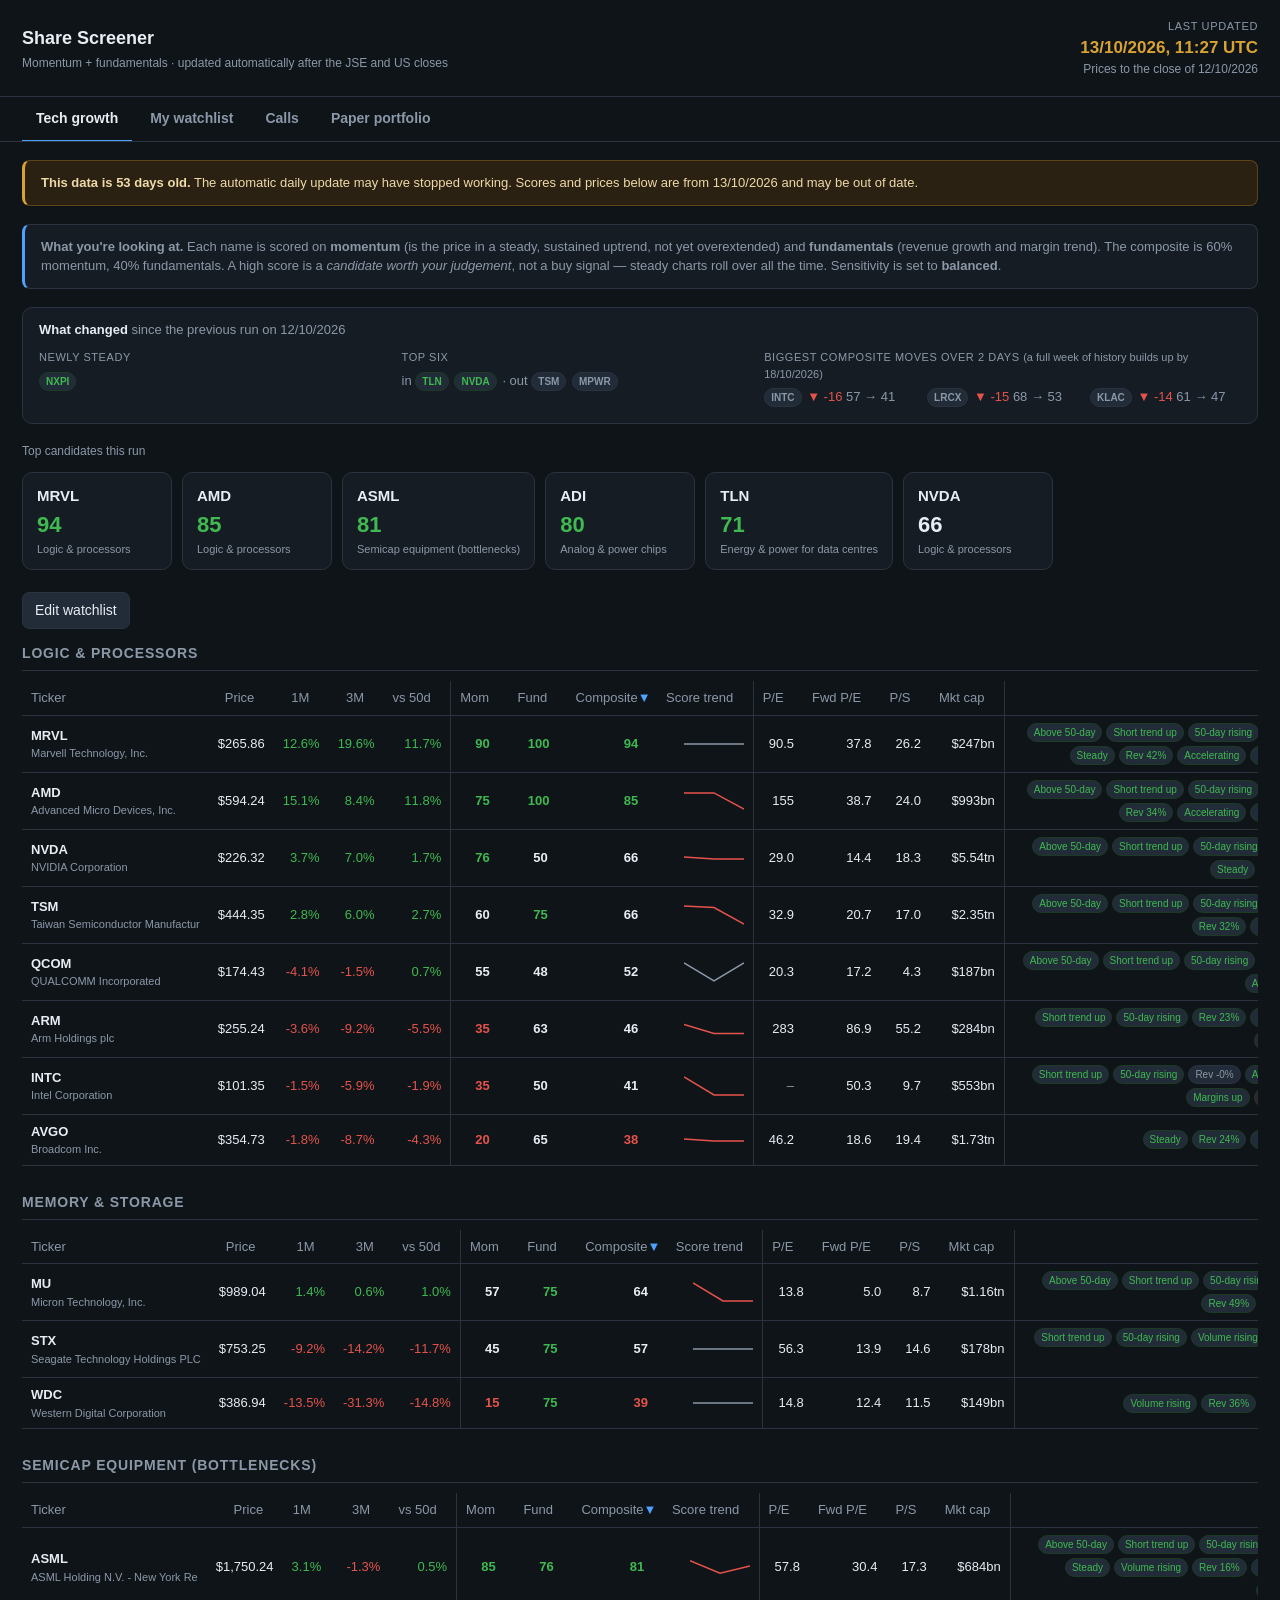
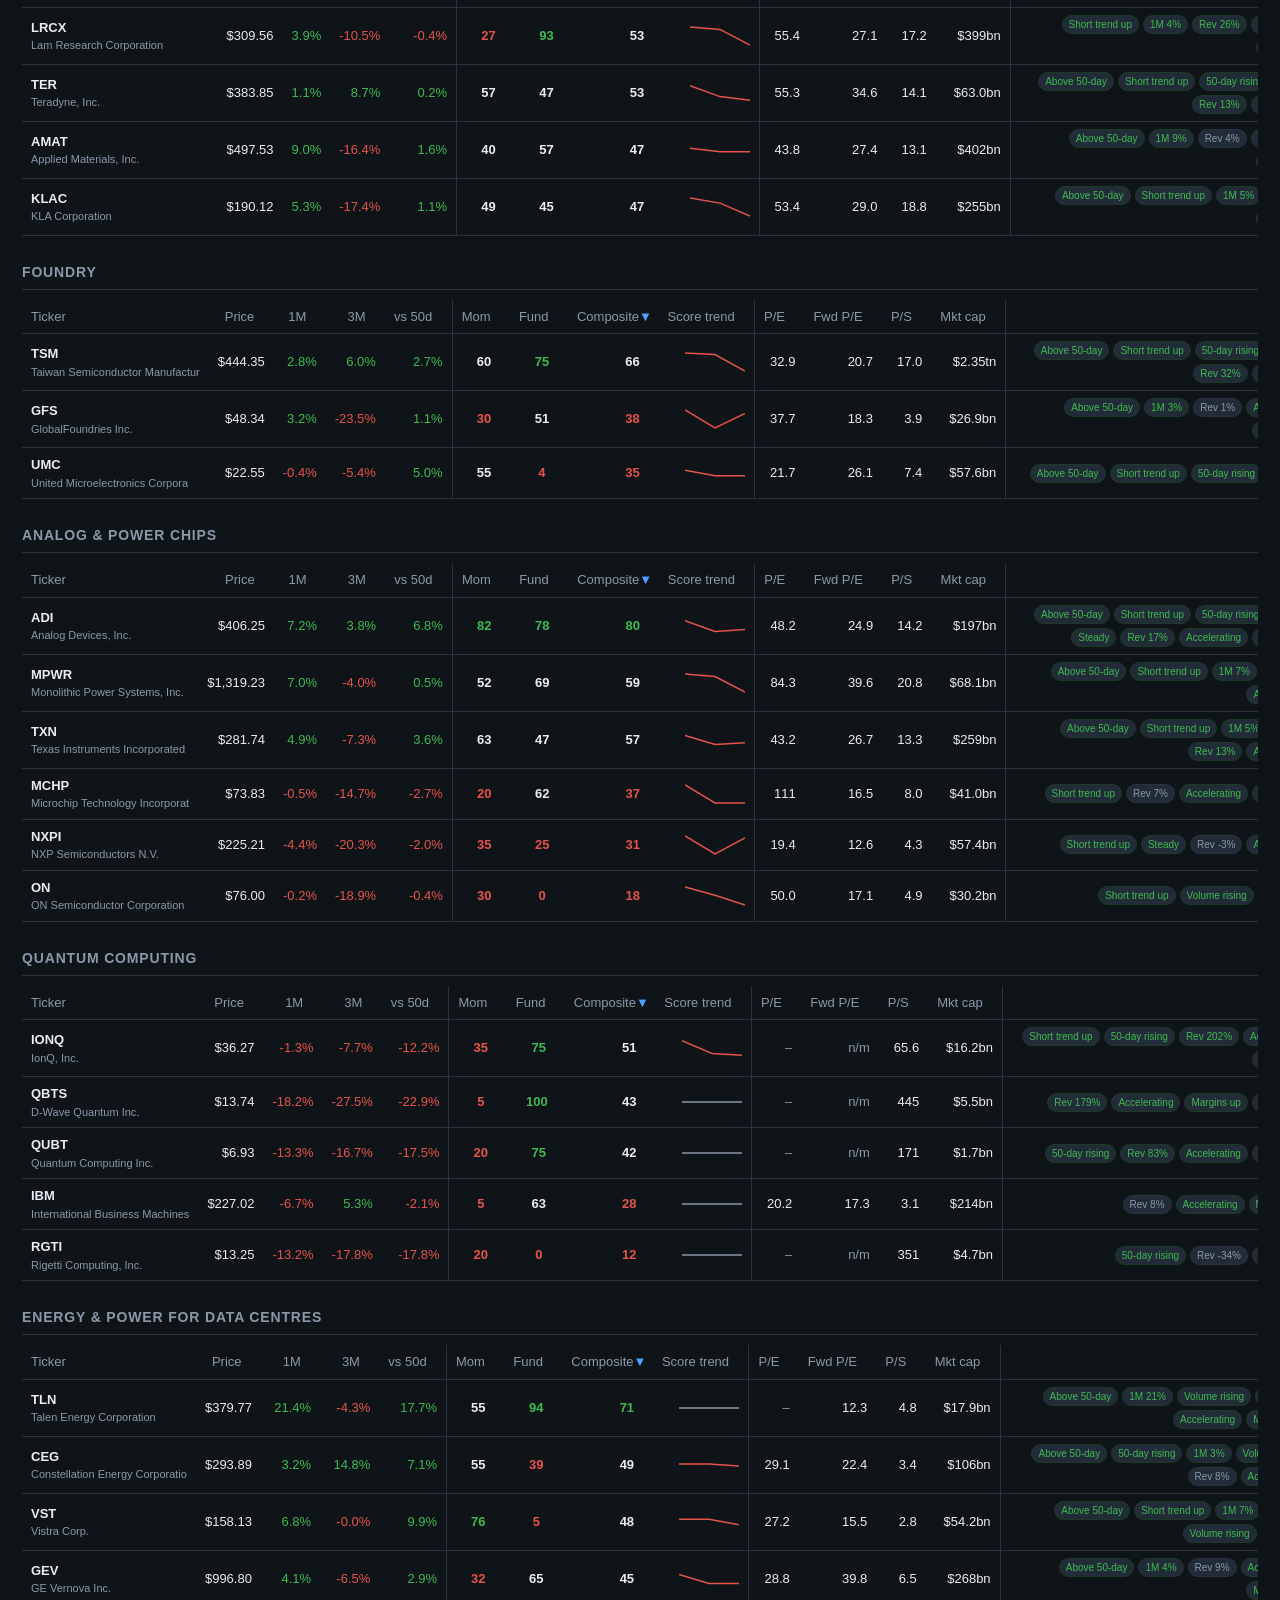
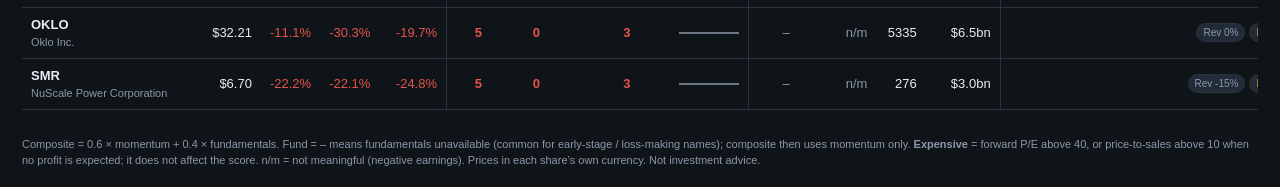
==== index.html @ b956ffc2 "Clear message when the Google Sheet script is an old deployment; never pre-select a typed symbol Co-" ====
<!DOCTYPE html>
<html lang="en-GB">
<head>
<meta charset="utf-8">
<meta name="viewport" content="width=device-width, initial-scale=1">
<meta name="color-scheme" content="dark">
<title>Share Screener</title>
<!-- Bump ?v= whenever any .css or .js file changes, so browsers fetch the new files. -->
<link rel="stylesheet" href="style.css?v=17">
</head>
<body>
<header>
  <div>
    <h1>Share Screener</h1>
    <div class="sub">Momentum + fundamentals &middot; updated automatically after the JSE and US closes</div>
  </div>
  <div class="updated" id="updated" aria-live="polite">Loading&hellip;</div>
</header>

<nav class="tabs" id="tabs" role="tablist" aria-label="Watchlists"></nav>

<main>
  <div class="stale" id="stale" hidden></div>

  <div class="note">
    <b>What you're looking at.</b> Each name is scored on <b>momentum</b> (is the price in a steady, sustained
    uptrend, not yet overextended) and <b>fundamentals</b> (revenue growth and margin trend). The composite is
    60% momentum, 40% fundamentals. A high score is a <i>candidate worth your judgement</i>, not a buy signal &mdash;
    steady charts roll over all the time. Sensitivity is set to <b>balanced</b>.
  </div>

  <div id="changes"></div>
  <div class="topflags" id="topflags"></div>
  <div id="groups"></div>
  <div class="legend" id="legend"></div>
  <details class="problems" id="problems" hidden></details>
</main>

<script src="common.js?v=17"></script>
<script src="chart.js?v=17"></script>
<script src="portfolio.js?v=17"></script>
<script src="watchlist.js?v=17"></script>
<script src="calls.js?v=17"></script>
<script src="app.js?v=17"></script>
</body>
</html>
---- style.css ----
:root{
  --bg:#0f1419; --panel:#161c24; --panel2:#1d242e; --line:#2a333f;
  --text:#e6edf3; --muted:#8b98a8; --accent:#4ea1ff; --good:#3fb950;
  --warn:#d9a334; --bad:#e5534b; --chip:#222c38;
}
*{box-sizing:border-box}
[hidden]{display:none!important}
html{-webkit-text-size-adjust:100%}
body{margin:0;background:var(--bg);color:var(--text);
  font:14px/1.5 -apple-system,Segoe UI,Roboto,Helvetica,Arial,sans-serif}
header{padding:18px 22px;border-bottom:1px solid var(--line);
  display:flex;flex-wrap:wrap;gap:14px;align-items:center}
h1{font-size:18px;margin:0;font-weight:600}
.sub{color:var(--muted);font-size:12px;margin-top:2px}
a{color:var(--accent)}

/* last updated */
.updated{margin-left:auto;text-align:right}
.updated .lbl{font-size:11px;color:var(--muted);text-transform:uppercase;letter-spacing:.06em}
.updated .when{font-size:17px;font-weight:700}
.updated .asof{font-size:12px;color:var(--muted)}
.updated.old .when{color:var(--warn)}

/* tabs */
.tabs{display:flex;gap:4px;padding:0 22px;border-bottom:1px solid var(--line);overflow-x:auto;
  max-width:1500px;margin:0 auto}
.tabs button{font:inherit;background:none;border:none;color:var(--muted);padding:11px 14px;cursor:pointer;
  border-bottom:2px solid transparent;margin-bottom:-1px;white-space:nowrap;font-weight:600}
.tabs button[aria-selected=true]{color:var(--text);border-bottom-color:var(--accent)}
.tabs button:focus-visible{outline:2px solid var(--accent);outline-offset:-2px}

main{padding:18px 22px;max-width:1500px;margin:0 auto}
.note{background:var(--panel);border:1px solid var(--line);border-left:3px solid var(--accent);
  border-radius:8px;padding:12px 16px;margin:0 0 18px;font-size:13px;color:var(--muted)}
.stale{background:#2a2112;border:1px solid #5a4418;border-left:3px solid var(--warn);color:#f0d9a8;
  border-radius:8px;padding:12px 16px;margin:0 0 18px;font-size:13px}
.error{color:var(--bad);padding:20px 0}

/* what changed */
.changes{background:var(--panel);border:1px solid var(--line);border-radius:10px;padding:12px 16px;margin:0 0 18px}
.changes h3{font-size:13px;margin:0 0 10px;font-weight:600}
.changes h3 .dim{font-weight:400}
.changes p{margin:0;font-size:13px}
.chg-grid{display:grid;grid-template-columns:1fr 1fr 1.4fr;gap:14px 22px;font-size:13px}
.chg-grid .lbl{font-size:11px;color:var(--muted);text-transform:uppercase;letter-spacing:.05em;margin-bottom:5px}
.chg-grid .lbl .dim{text-transform:none;letter-spacing:0}
.chip{font:inherit;font-size:11px;font-weight:600;cursor:pointer;color:var(--text);padding:2px 8px;margin:0 2px 4px 0}
.chip:hover{border-color:var(--accent)}
.moves{list-style:none;margin:0;padding:0;display:grid;grid-template-columns:repeat(auto-fill,minmax(150px,1fr));gap:2px 12px}
.moves li{white-space:nowrap}
@keyframes flash{from{background:#24364d}to{background:transparent}}
tr.flash td{animation:flash 1.6s ease-out}

/* top candidates */
.topflags{display:flex;flex-wrap:wrap;gap:10px;margin-bottom:22px}
.topflags .cap{width:100%;color:var(--muted);font-size:12px;margin-bottom:2px}
.card{background:var(--panel);border:1px solid var(--line);border-radius:10px;
  padding:12px 14px;min-width:150px;flex:0 1 auto}
a.card{color:inherit;text-decoration:none}
a.card:hover,a.card:focus-visible{border-color:var(--accent)}
.card .t{font-weight:700;font-size:15px}
.card .s{font-size:22px;font-weight:700}

/* tables */
.sector{margin-bottom:26px}
.sector h2{font-size:14px;text-transform:uppercase;letter-spacing:.06em;
  color:var(--muted);border-bottom:1px solid var(--line);padding-bottom:6px;margin:0 0 10px}
.tbl{overflow-x:auto;-webkit-overflow-scrolling:touch}
table{width:100%;border-collapse:collapse;font-size:13px}
th,td{text-align:right;padding:7px 9px;border-bottom:1px solid var(--line);white-space:nowrap}
th:first-child,td:first-child{text-align:left;position:sticky;left:0;background:var(--bg);z-index:1}
th{color:var(--muted);font-weight:500;user-select:none}
th.sortable{cursor:pointer}
th.sortable:hover{color:var(--text)}
th .arrow{display:inline-block;width:.8em;color:var(--accent)}
th.grp{border-left:1px solid var(--line)}
td.grp{border-left:1px solid var(--line)}
tbody tr:hover td{background:var(--panel)}
.tick{font-weight:700;color:var(--text);text-decoration:none}
a.tick:hover,a.tick:focus-visible{color:var(--accent);text-decoration:underline}
.mscore{display:none;font-weight:700;margin-left:8px;font-size:12px}
.name{color:var(--muted);font-size:11px;font-weight:400;display:block;max-width:170px;overflow:hidden;text-overflow:ellipsis}
.warnline{color:var(--warn);font-size:11px;display:block}
.score{font-weight:700;border-radius:6px;padding:2px 8px;display:inline-block;min-width:34px;text-align:center}
.pos{color:var(--good)} .neg{color:var(--bad)} .dim{color:var(--muted)}
.badges{display:flex;gap:4px;flex-wrap:wrap;justify-content:flex-end;min-width:300px}
.b{font-size:10px;padding:1px 6px;border-radius:10px;background:var(--chip);color:var(--muted);border:1px solid var(--line)}
.b.g{color:var(--good);border-color:#1d3a24}
.b.w{color:var(--warn);border-color:#3a3018}
svg.spark{vertical-align:middle;display:block;margin-left:auto}
.legend{font-size:11px;color:var(--muted);margin-top:8px}
.problems{margin-top:18px;font-size:12px;color:var(--muted)}
.problems summary{cursor:pointer;color:var(--warn)}
.problems ul{margin:8px 0 0;padding-left:18px}

/* ---------- buttons, dialogs, toast ---------- */
button{font:inherit}
.btn,.dlg-f button:not(.ghost){background:var(--accent);border:none;color:#04111f;font-weight:600;border-radius:7px;padding:8px 14px;cursor:pointer}
button.ghost{background:var(--chip);color:var(--text);border:1px solid var(--line);border-radius:7px;padding:7px 12px;cursor:pointer}
button.ghost:hover{border-color:var(--accent)}
button.ghost.subtle{background:none;color:var(--muted)}
button.danger{background:var(--bad)!important;color:#fff!important}
button:disabled{opacity:.5;cursor:default}
.simbtn{font-size:11px;background:none;border:1px solid var(--line);color:var(--accent);border-radius:6px;padding:3px 8px;cursor:pointer;white-space:nowrap}
.simbtn:hover,.simbtn:focus-visible{border-color:var(--accent)}
dialog{background:var(--panel);color:var(--text);border:1px solid var(--line);border-radius:12px;max-width:460px;width:calc(100% - 32px);padding:0}
dialog::backdrop{background:rgba(0,0,0,.6)}
.dlg-h{padding:14px 18px;border-bottom:1px solid var(--line);font-weight:600}
.dlg-b{padding:14px 18px;font-size:13px}
.dlg-b p{margin:0 0 10px}
.dlg-f{padding:12px 18px;border-top:1px solid var(--line);display:flex;gap:8px;justify-content:flex-end}
.field{display:block;font-size:12px;color:var(--muted);margin:6px 0}
.amt{display:flex;align-items:center;margin-top:4px;background:var(--panel2);border:1px solid var(--line);border-radius:7px;padding:0 10px}
.amt span{color:var(--muted);font-weight:600}
.amt input{flex:1;min-width:0;background:none;border:none;color:var(--text);font:inherit;font-size:16px;padding:8px 6px;outline:none}
.amt:focus-within{border-color:var(--accent)}
#pf-toast{position:fixed;left:50%;bottom:18px;transform:translate(-50%,20px);opacity:0;pointer-events:none;transition:.2s;
  background:#0b1016;border:1px solid var(--line);border-left:3px solid var(--good);border-radius:8px;padding:10px 14px;
  font-size:13px;max-width:calc(100% - 32px);z-index:10;box-shadow:0 6px 20px rgba(0,0,0,.5)}
#pf-toast.show{opacity:1;transform:translate(-50%,0);pointer-events:auto}

/* ---------- watchlist editing ---------- */
.wlbar{display:flex;gap:10px;align-items:center;flex-wrap:wrap;margin:0 0 14px}
.wl-wait{color:var(--warn)}
.wl-small{font-size:11px;padding:2px 8px;margin-left:8px;text-transform:none;letter-spacing:0;vertical-align:middle}
.wl-remove{display:block;margin-top:3px;font-size:11px;background:none;border:1px solid #4a2523;color:var(--bad);border-radius:6px;padding:1px 7px;cursor:pointer}
.wl-remove:hover,.wl-remove:focus-visible{border-color:var(--bad)}
.wl-searchrow{display:flex;gap:8px;margin-top:4px}
.wl-searchrow input.txt{margin-top:0;flex:1;min-width:0}
.wl-results{display:flex;flex-direction:column;gap:2px;margin:8px 0;max-height:260px;overflow-y:auto}
.wl-result{display:flex;gap:8px;align-items:flex-start;padding:6px 8px;border-radius:6px;cursor:pointer;font-size:13px}
.wl-result:hover{background:var(--panel2)}
.wl-result input{margin-top:3px}
select.txt{appearance:auto}

/* ---------- analyst calls ---------- */
.callbadge{font-size:12px;font-weight:600;white-space:nowrap}
.callbadge.up{color:var(--good)} .callbadge.down{color:var(--bad)} .callbadge.flat{color:var(--muted)}
.call-row{display:flex;gap:14px;align-items:flex-end;flex-wrap:wrap}
.call-row .field{flex:0 0 auto}
.call-row .check{margin:0 0 10px;flex:1 1 200px}
.call-chosen{display:flex;gap:8px;align-items:center;margin-top:4px;font-size:14px;color:var(--text)}
fieldset.call-dir{border:none;padding:0;margin:8px 0;display:flex;gap:6px;flex-wrap:wrap}
fieldset.call-dir legend{padding:0;margin-bottom:4px}
.seg-opt{flex:1 1 90px}
.seg-opt input{position:absolute;opacity:0;pointer-events:none}
.seg-opt span{display:block;text-align:center;padding:8px 10px;border:1px solid var(--line);border-radius:7px;cursor:pointer;color:var(--text);font-weight:600}
.seg-opt input:checked+span{background:var(--chip)}
.seg-opt.up input:checked+span{border-color:var(--good);color:var(--good)}
.seg-opt.down input:checked+span{border-color:var(--bad);color:var(--bad)}
.seg-opt.flat input:checked+span{border-color:var(--muted)}
.seg-opt input:focus-visible+span{outline:2px solid var(--accent);outline-offset:1px}
.calls-table td{vertical-align:top}
.calls-table th,.calls-table td{text-align:left}
.call-src{white-space:normal;max-width:200px}
.call-actions{white-space:nowrap}
input[type=date].txt{color-scheme:dark}

/* ---------- paper portfolio ---------- */
.pf-toolbar{display:flex;gap:8px;align-items:center;flex-wrap:wrap;margin-bottom:16px}
.pf-sheet{background:var(--panel);border:1px solid var(--line);border-radius:8px;padding:8px 12px;margin-bottom:10px}
.sync{font-size:13px}
.sync.ok{color:var(--good)}
.sync.warn{color:var(--warn)}
input.txt{display:block;width:100%;margin-top:4px;background:var(--panel2);border:1px solid var(--line);color:var(--text);
  border-radius:7px;padding:8px 10px;font:inherit;font-size:14px}
input.txt:focus{outline:none;border-color:var(--accent)}
label.check{display:flex;gap:8px;align-items:flex-start;font-size:13px;margin:10px 0}
.pf-sum{min-width:220px}
.pf-sum .lbl{font-size:11px;color:var(--muted);text-transform:uppercase;letter-spacing:.05em}
.pf-grid{display:grid;grid-template-columns:repeat(auto-fill,minmax(min(100%,440px),1fr));gap:16px;margin-bottom:22px}
.pf-card{margin:0}
.pf-head{display:flex;gap:12px;align-items:flex-start;margin-bottom:10px}
.pf-ret{margin-left:auto;text-align:right;font-size:20px;font-weight:700;white-space:nowrap}
.pf-ret .small{font-weight:400;color:var(--muted)}
.name.inline{display:inline;max-width:none}
.pf-kv{grid-template-columns:1fr auto;margin-bottom:6px}
.pf-actions{display:flex;gap:8px;justify-content:flex-end}
.pf-h2{font-size:14px;text-transform:uppercase;letter-spacing:.06em;color:var(--muted);border-bottom:1px solid var(--line);padding-bottom:6px;margin:8px 0 10px}
.sim-row{display:flex;gap:12px;align-items:center;flex-wrap:wrap;margin:-6px 0 18px}

/* ---------- ticker detail page ---------- */
.back{font-size:12px;color:var(--muted);text-decoration:none;display:inline-block;margin-bottom:4px}
.back:hover{color:var(--accent)}
.h-price{font-weight:500;color:var(--muted);margin-left:8px}
.summary{display:flex;flex-wrap:wrap;gap:10px;margin-bottom:18px}
.stat{background:var(--panel);border:1px solid var(--line);border-radius:10px;padding:10px 14px;min-width:100px}
.stat.grow{flex:1 1 260px}
.stat .lbl,.panel h3 .dim{font-size:11px;color:var(--muted);text-transform:uppercase;letter-spacing:.05em}
.stat .big{font-size:30px;font-weight:700;line-height:1.2}
.stat .mid{font-size:20px;font-weight:700;line-height:1.5}
.badges.left{justify-content:flex-start;min-width:0;margin-top:6px}
.panel{background:var(--panel);border:1px solid var(--line);border-radius:10px;padding:14px 16px;margin-bottom:18px;min-width:0}
.panel h3{font-size:14px;margin:0 0 10px;font-weight:600}
.panel-h{display:flex;align-items:center;gap:12px;flex-wrap:wrap}
.panel-h h3{margin:0}
.seg{margin-left:auto;display:flex;border:1px solid var(--line);border-radius:7px;overflow:hidden}
.seg button{font:inherit;font-size:12px;background:none;border:none;color:var(--muted);padding:5px 11px;cursor:pointer}
.seg button+button{border-left:1px solid var(--line)}
.seg button[aria-pressed=true]{background:var(--chip);color:var(--text);font-weight:600}
.legend-row{display:flex;flex-wrap:wrap;gap:4px 16px;font-size:12px;color:var(--muted);margin:10px 0 4px}
.legend-row i,.tip i{display:inline-block;width:12px;height:3px;border-radius:2px;margin-right:6px;vertical-align:middle}
.chart{position:relative;margin:4px 0 8px}
.chart svg{display:block;touch-action:pan-y;outline:none}
.chart svg:focus-visible{outline:2px solid var(--accent);outline-offset:2px;border-radius:4px}
.chart .ax{font-size:11px;fill:var(--muted);font-variant-numeric:tabular-nums}
.chart .ax.lbl{fill:var(--text)}
.tip{position:absolute;pointer-events:none;background:#0b1016;border:1px solid var(--line);border-radius:8px;
  padding:8px 10px;font-size:12px;min-width:160px;box-shadow:0 4px 14px rgba(0,0,0,.4);z-index:2}
.tip div{display:flex;align-items:center;gap:4px;margin-top:3px;color:var(--muted)}
.tip span{margin-left:auto;padding-left:12px;color:var(--text);font-variant-numeric:tabular-nums}
.cols{display:grid;grid-template-columns:1fr 1fr;gap:18px}
.cols .panel{margin-bottom:18px}
table.rules{margin-bottom:18px}
table.rules td{white-space:normal;vertical-align:top;text-align:left}
table.rules td.ok{width:22px;color:var(--good);font-weight:700}
table.rules tr.off td.ok{color:var(--muted)}
table.rules tr.off td div:first-child{color:var(--muted)}
table.rules .det{font-size:11.5px;color:var(--muted)}
table.rules td.pts{text-align:right;white-space:nowrap;font-variant-numeric:tabular-nums}
table.rules tfoot td{border-bottom:none;font-weight:600}
table.rules td:first-child,table.plain td:first-child,table.plain th:first-child{position:static;background:none}
.composite-line{margin:0;padding-top:10px;border-top:1px solid var(--line);font-size:13px}
dl.kv{display:grid;grid-template-columns:auto 1fr;gap:6px 18px;margin:0;font-size:13px}
dl.kv dt{color:var(--muted)} dl.kv dd{margin:0;text-align:right;font-weight:600;font-variant-numeric:tabular-nums}
table.plain th{cursor:default}
.small{font-size:12px}
details.small summary{cursor:pointer;color:var(--muted);margin-top:6px}
.badges-cell{white-space:normal;text-align:left!important;min-width:200px}

@media (max-width:860px){ .cols{grid-template-columns:1fr} }

@media (max-width:640px){
  header{padding:14px 16px}
  .updated{margin-left:0;text-align:left;width:100%}
  .tabs{padding:0 8px}
  main{padding:14px 16px}
  .card{min-width:0;flex:1 1 calc(50% - 10px);padding:10px 12px}
  .card .s{font-size:19px}
  th,td{padding:6px 7px}
  .name{max-width:110px}
  .chg-grid{grid-template-columns:1fr}
  .mscore{display:inline}
  .panel{padding:12px}
  .stat{min-width:0;flex:1 1 calc(33% - 10px);padding:8px 10px}
  .stat .lbl{font-size:10px;letter-spacing:.02em}
  .stat .big{font-size:24px}
  .stat .mid{font-size:17px}
}
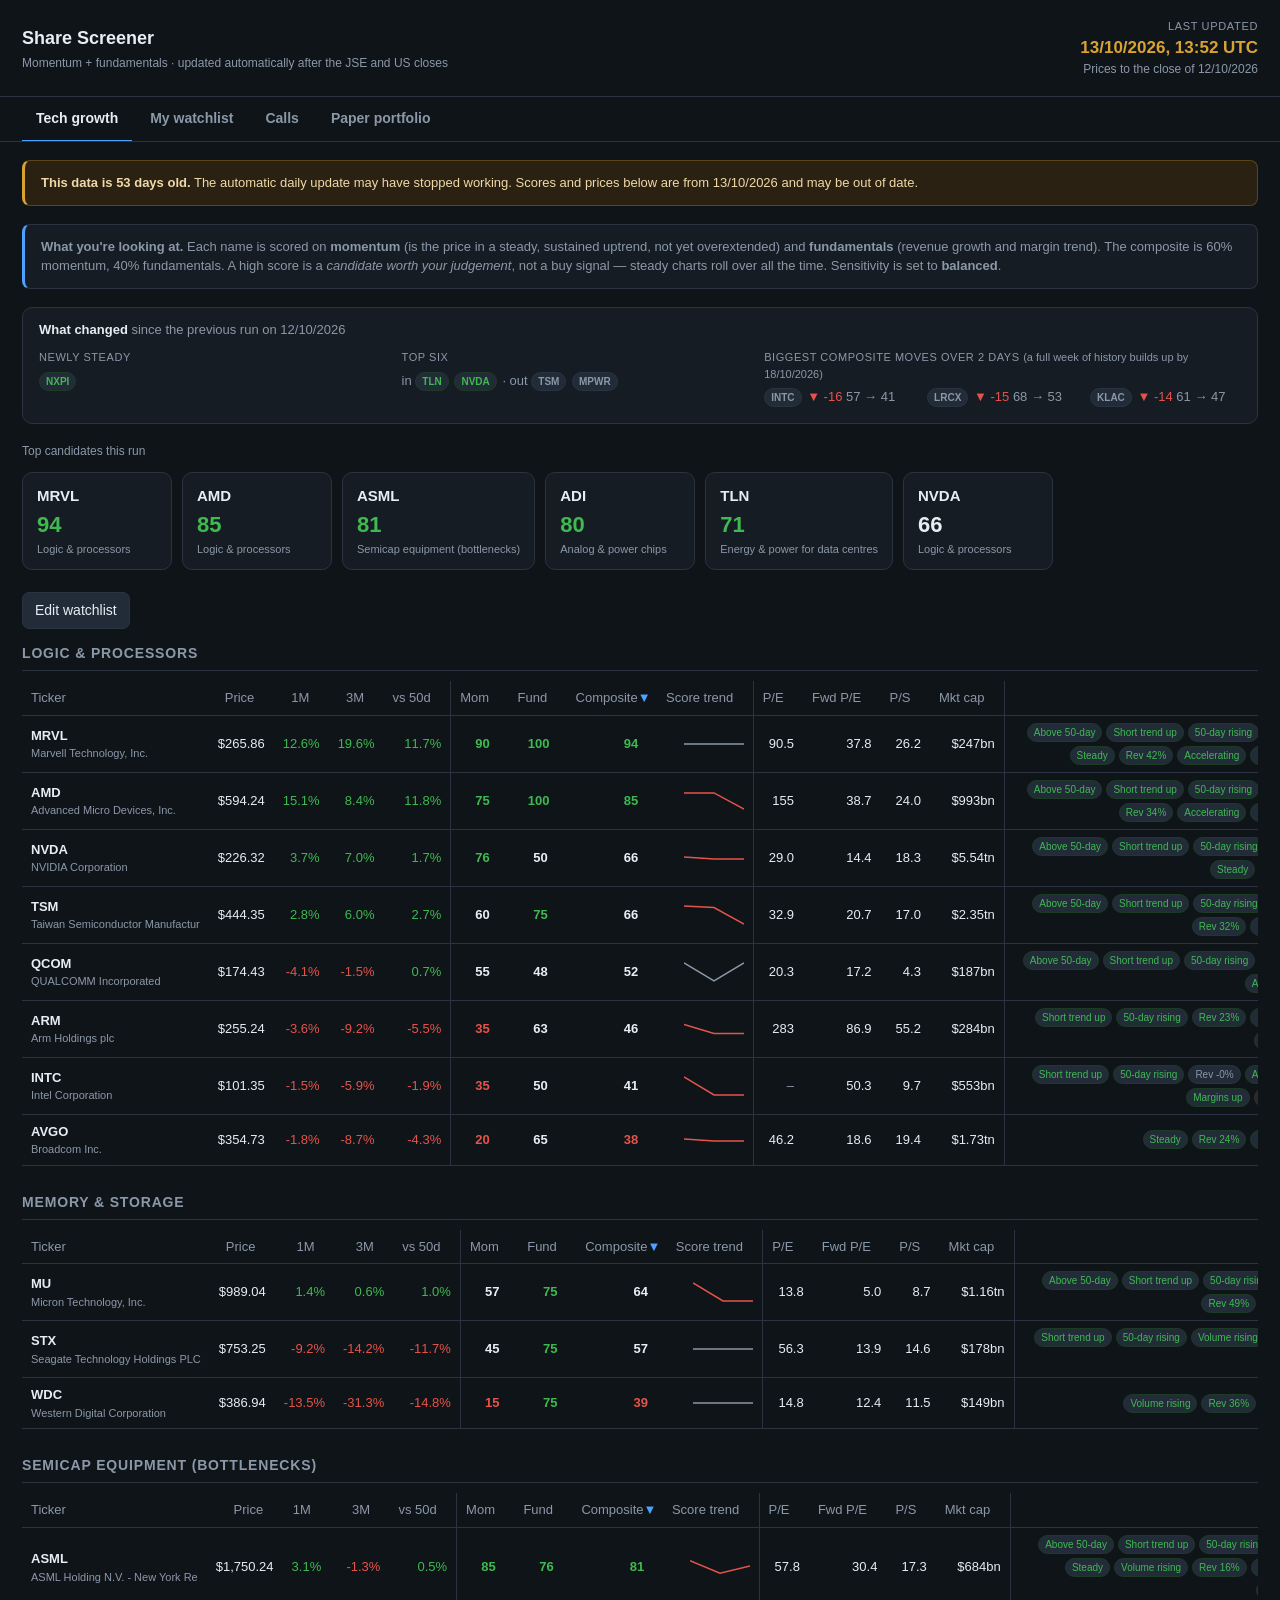
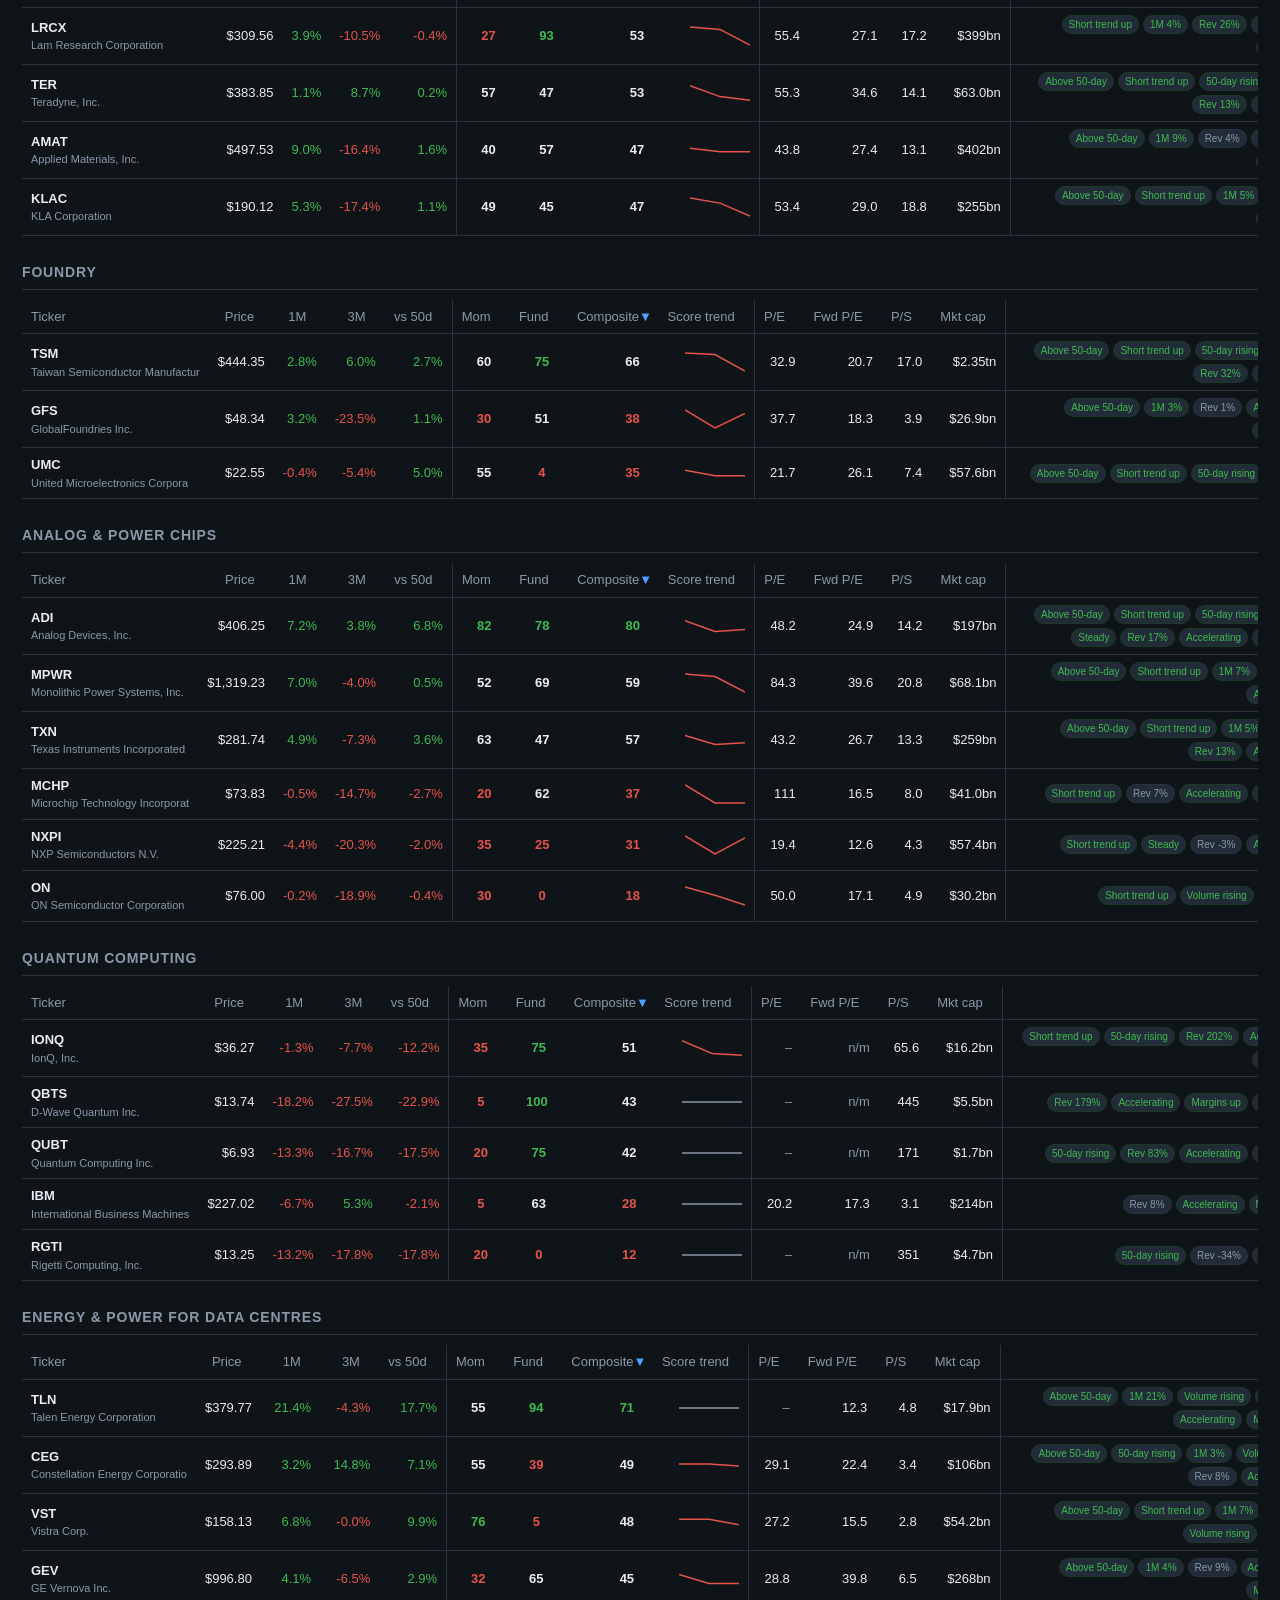
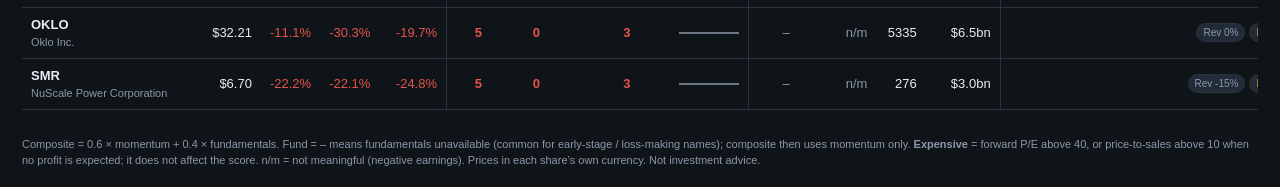
==== commit 8b27fae8: "Warn that a typed-in symbol is unchecked (e.g. Sasol is SOL.JO) Co-Authored-By: Claude Opus 5.5 <nor" ====
--- a/index.html
+++ b/index.html
@@ -6,7 +6,7 @@
 <meta name="color-scheme" content="dark">
 <title>Share Screener</title>
 <!-- Bump ?v= whenever any .css or .js file changes, so browsers fetch the new files. -->
-<link rel="stylesheet" href="style.css?v=17">
+<link rel="stylesheet" href="style.css?v=20">
 </head>
 <body>
 <header>
@@ -36,11 +36,11 @@
   <details class="problems" id="problems" hidden></details>
 </main>
 
-<script src="common.js?v=17"></script>
-<script src="chart.js?v=17"></script>
-<script src="portfolio.js?v=17"></script>
-<script src="watchlist.js?v=17"></script>
-<script src="calls.js?v=17"></script>
-<script src="app.js?v=17"></script>
+<script src="common.js?v=20"></script>
+<script src="chart.js?v=20"></script>
+<script src="portfolio.js?v=20"></script>
+<script src="watchlist.js?v=20"></script>
+<script src="calls.js?v=20"></script>
+<script src="app.js?v=20"></script>
 </body>
 </html>
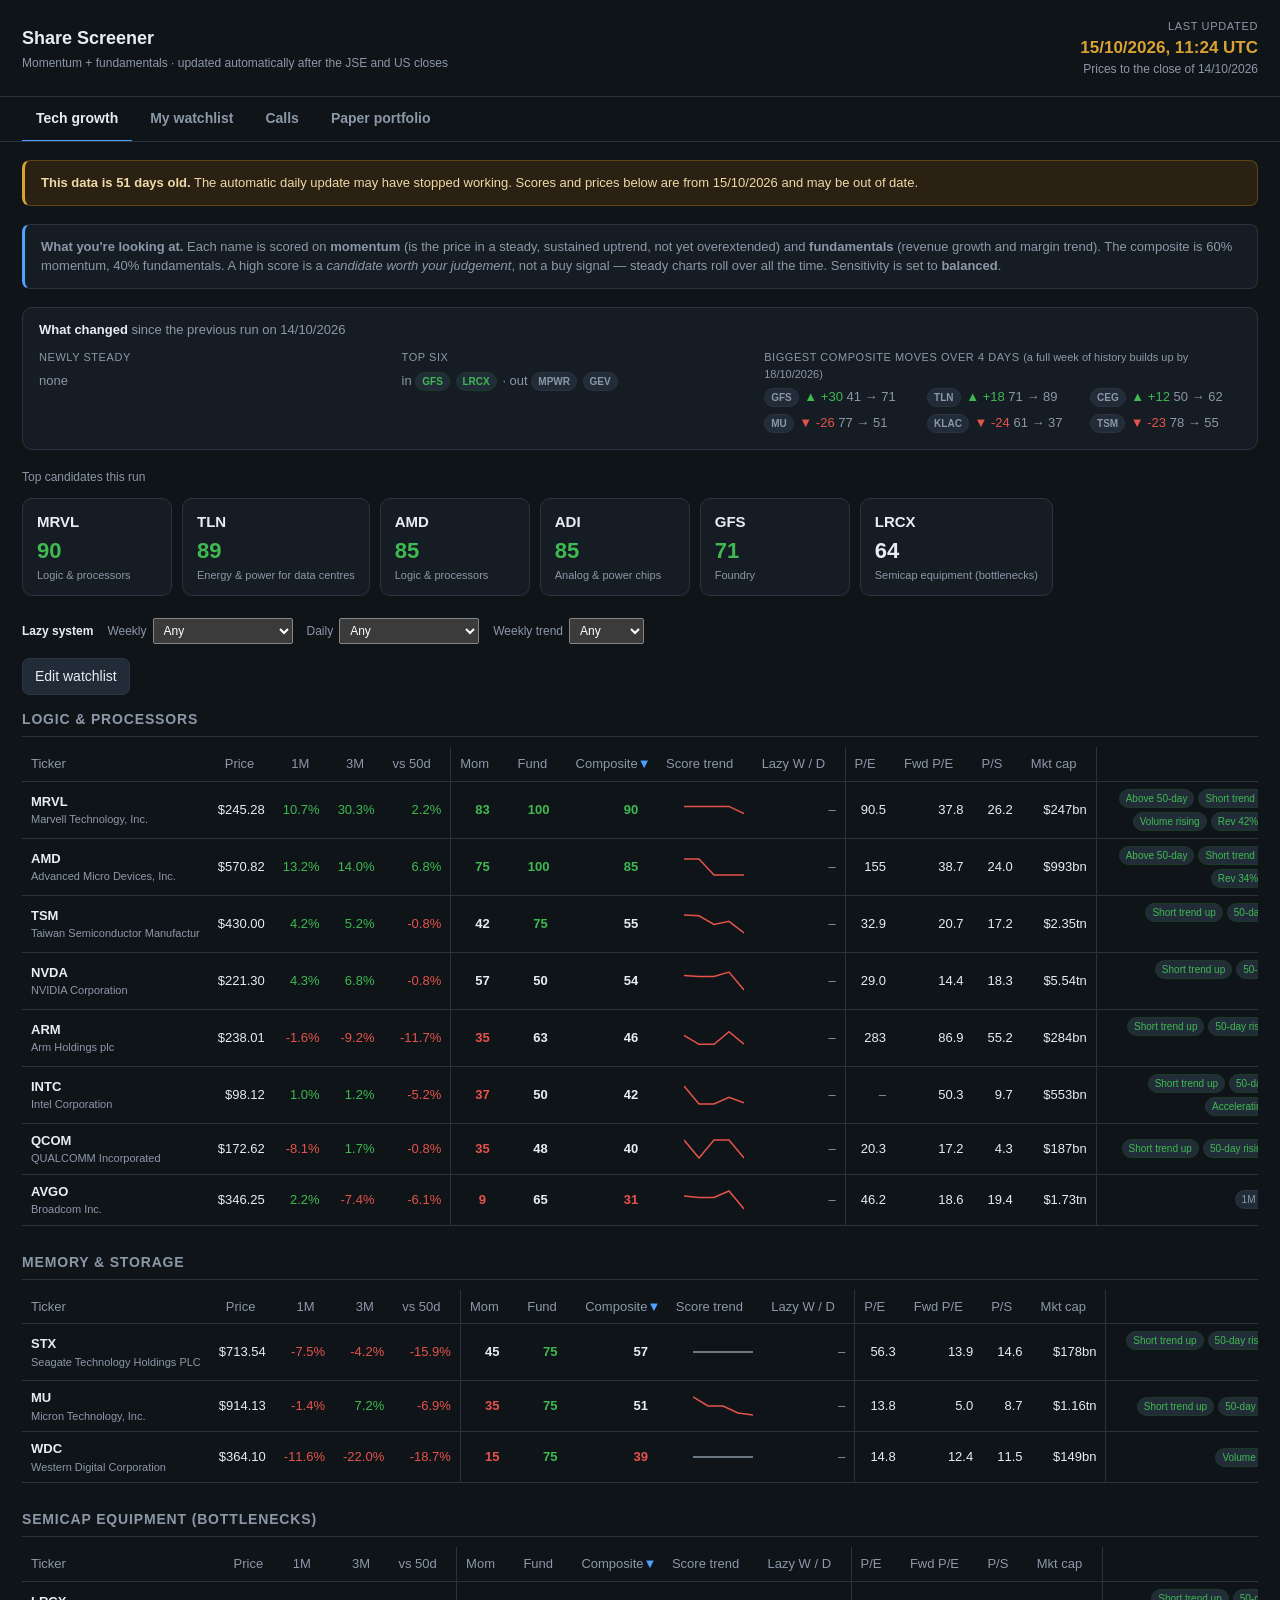
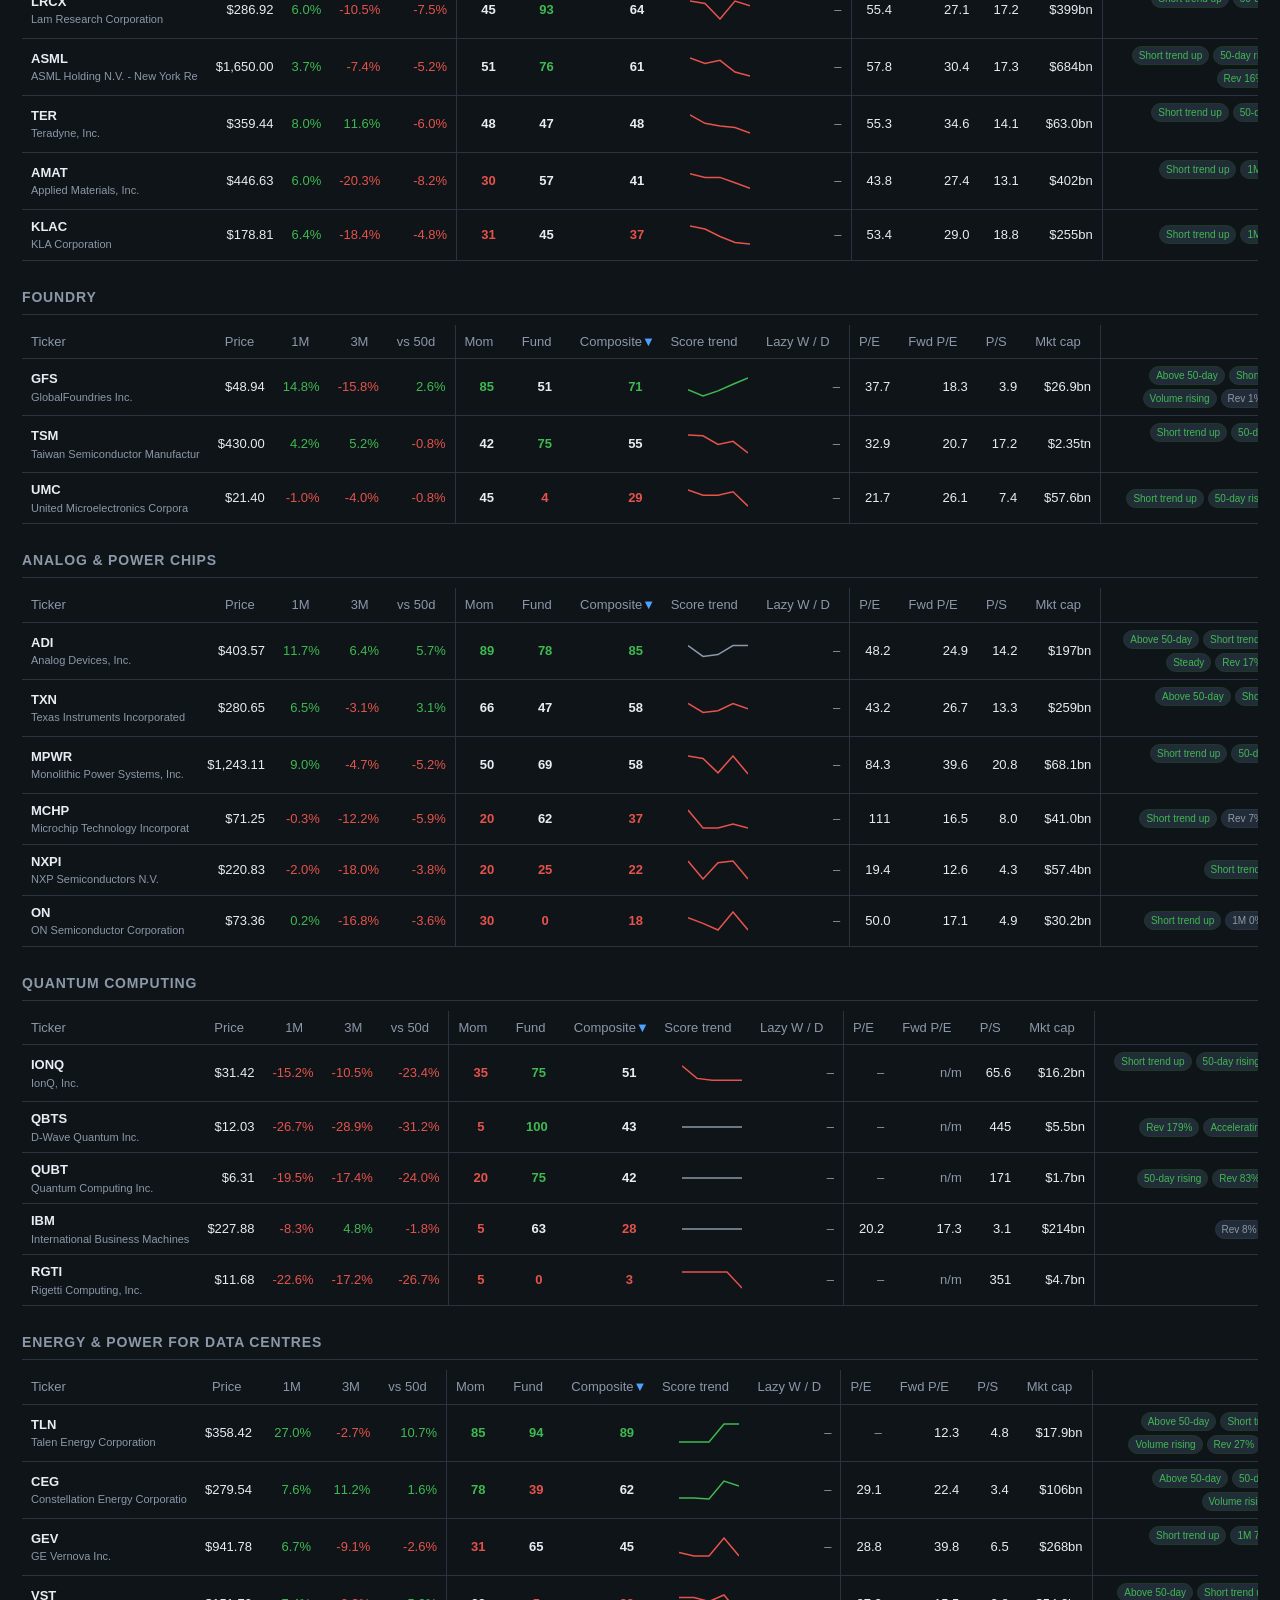
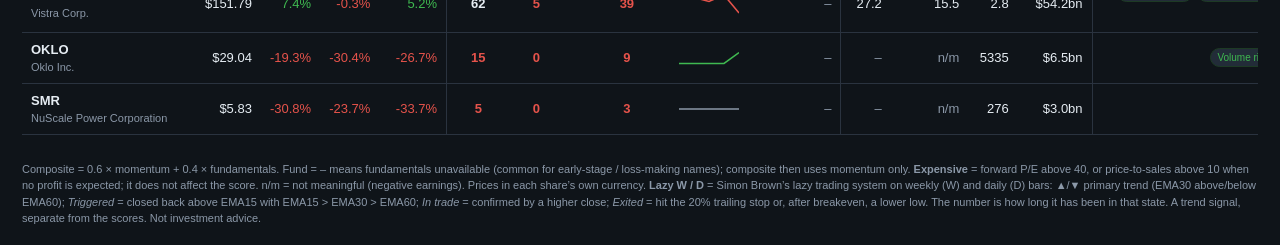
==== commit c30f9032: "Lazy system feature 1: weekly and daily signal status column with filters - pipeline/lazy.py: Simon " ====
--- a/index.html
+++ b/index.html
@@ -6,7 +6,7 @@
 <meta name="color-scheme" content="dark">
 <title>Share Screener</title>
 <!-- Bump ?v= whenever any .css or .js file changes, so browsers fetch the new files. -->
-<link rel="stylesheet" href="style.css?v=20">
+<link rel="stylesheet" href="style.css?v=21">
 </head>
 <body>
 <header>
@@ -36,11 +36,12 @@
   <details class="problems" id="problems" hidden></details>
 </main>
 
-<script src="common.js?v=20"></script>
-<script src="chart.js?v=20"></script>
-<script src="portfolio.js?v=20"></script>
-<script src="watchlist.js?v=20"></script>
-<script src="calls.js?v=20"></script>
-<script src="app.js?v=20"></script>
+<script src="common.js?v=21"></script>
+<script src="chart.js?v=21"></script>
+<script src="portfolio.js?v=21"></script>
+<script src="watchlist.js?v=21"></script>
+<script src="calls.js?v=21"></script>
+<script src="lazy.js?v=21"></script>
+<script src="app.js?v=21"></script>
 </body>
 </html>
--- a/style.css
+++ b/style.css
@@ -132,6 +132,16 @@
 .wl-result:hover{background:var(--panel2)}
 .wl-result input{margin-top:3px}
 select.txt{appearance:auto}
+
+/* ---------- lazy trading system ---------- */
+.lazybar{display:flex;gap:6px 14px;align-items:center;flex-wrap:wrap;margin:0 0 14px;font-size:12px;color:var(--muted)}
+.lazybar label{display:flex;gap:6px;align-items:center}
+.lazybar select.lz-filter{width:auto;margin:0;padding:4px 6px;font-size:12px}
+.lz-label{font-weight:600;color:var(--text)}
+.lzcell{display:flex;flex-direction:column;gap:3px;align-items:flex-start}
+.lz{display:flex;gap:5px;align-items:center;font-size:12px;white-space:nowrap}
+.lz-tf{color:var(--muted);font-size:10px;font-weight:700;width:10px}
+.lz .b{font-size:10px}
 
 /* ---------- analyst calls ---------- */
 .callbadge{font-size:12px;font-weight:600;white-space:nowrap}
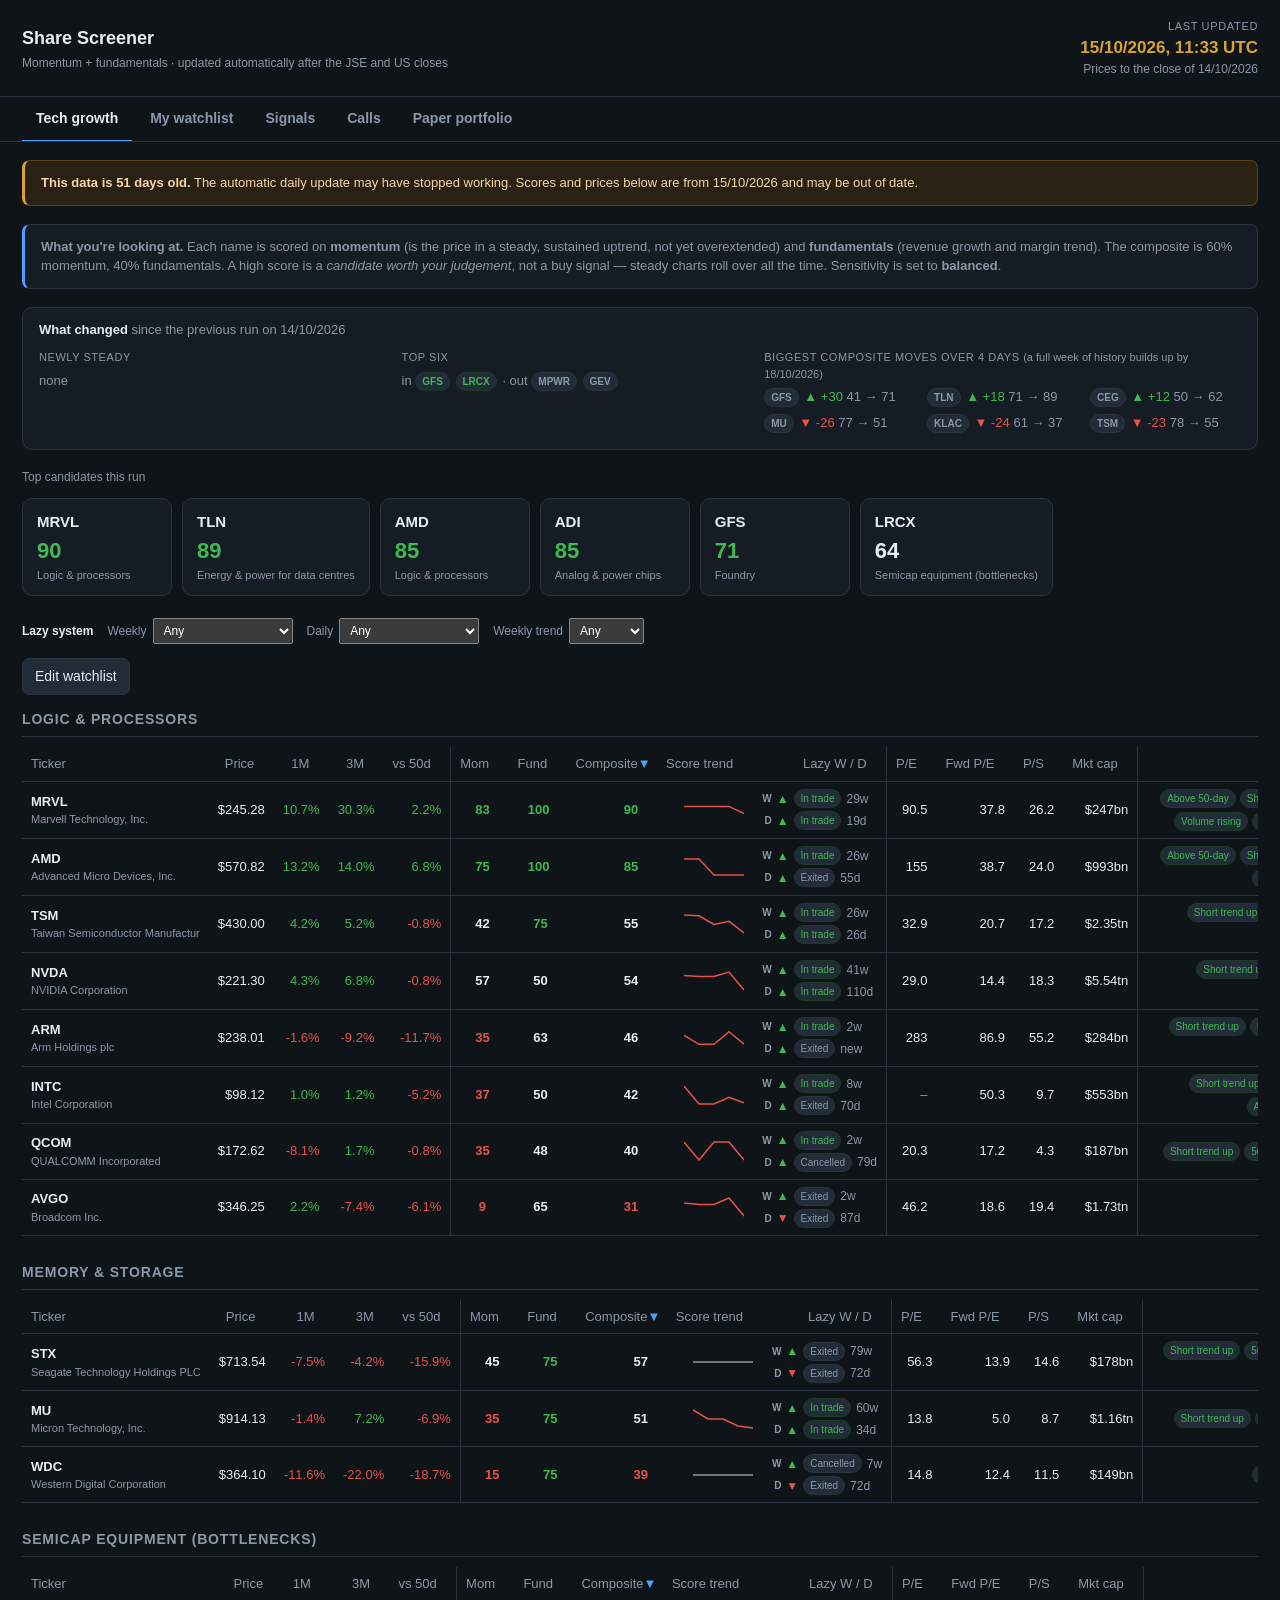
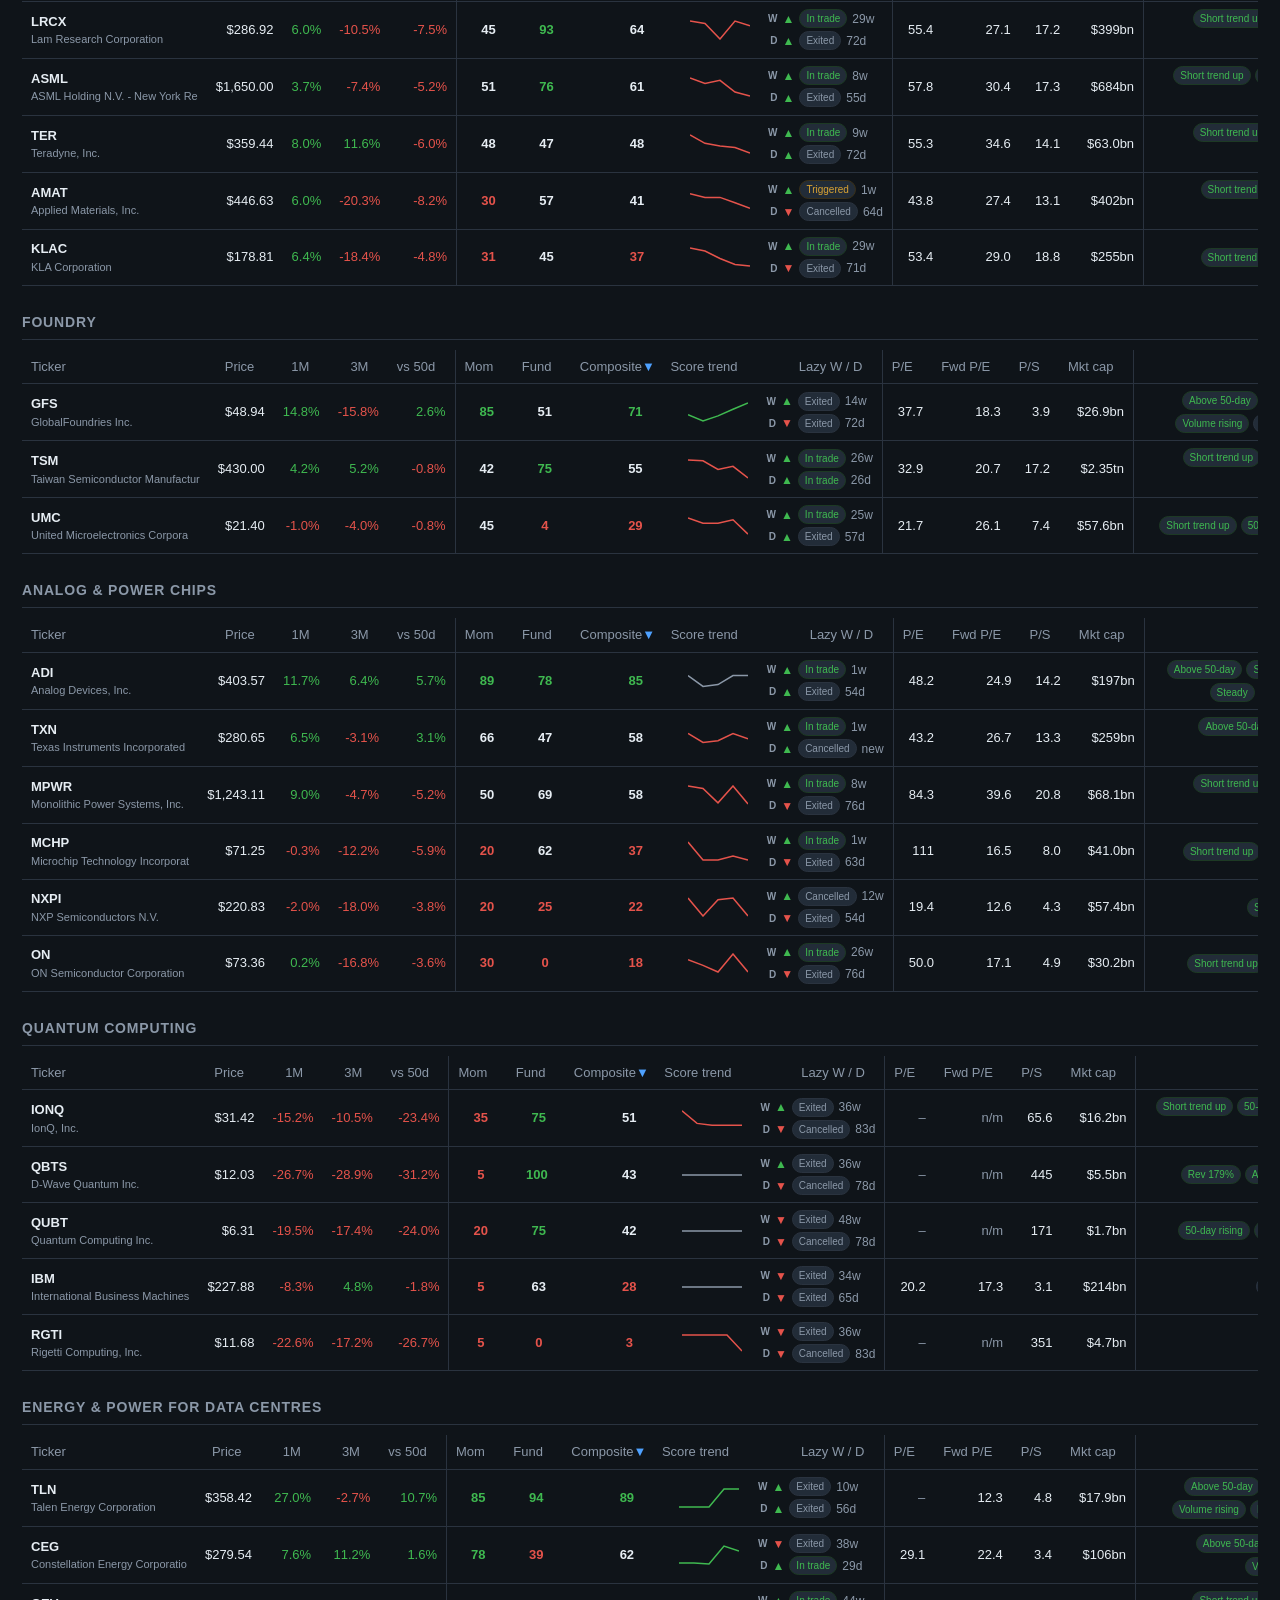
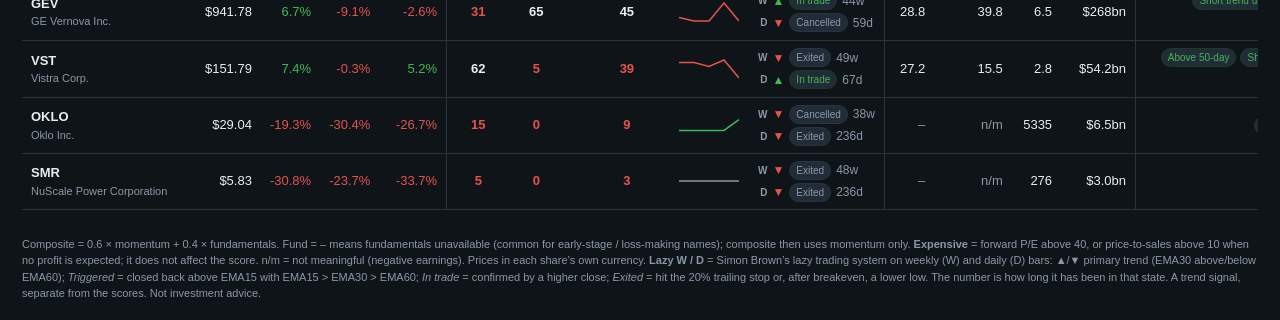
==== commit fe5d9266: "Lazy system feature 2: Signals tab (what changed: triggers, entries, exits) + summary line Co-Author" ====
--- a/index.html
+++ b/index.html
@@ -6,7 +6,7 @@
 <meta name="color-scheme" content="dark">
 <title>Share Screener</title>
 <!-- Bump ?v= whenever any .css or .js file changes, so browsers fetch the new files. -->
-<link rel="stylesheet" href="style.css?v=21">
+<link rel="stylesheet" href="style.css?v=23">
 </head>
 <body>
 <header>
@@ -36,12 +36,12 @@
   <details class="problems" id="problems" hidden></details>
 </main>
 
-<script src="common.js?v=21"></script>
-<script src="chart.js?v=21"></script>
-<script src="portfolio.js?v=21"></script>
-<script src="watchlist.js?v=21"></script>
-<script src="calls.js?v=21"></script>
-<script src="lazy.js?v=21"></script>
-<script src="app.js?v=21"></script>
+<script src="common.js?v=23"></script>
+<script src="chart.js?v=23"></script>
+<script src="portfolio.js?v=23"></script>
+<script src="watchlist.js?v=23"></script>
+<script src="calls.js?v=23"></script>
+<script src="lazy.js?v=23"></script>
+<script src="app.js?v=23"></script>
 </body>
 </html>
--- a/style.css
+++ b/style.css
@@ -142,6 +142,19 @@
 .lz{display:flex;gap:5px;align-items:center;font-size:12px;white-space:nowrap}
 .lz-tf{color:var(--muted);font-size:10px;font-weight:700;width:10px}
 .lz .b{font-size:10px}
+
+.sig-summary{flex-basis:100%;font-size:13px;color:var(--text);margin-bottom:2px}
+.sig-day{margin-bottom:16px}
+.sig-day h4{font-size:13px;margin:0 0 8px;padding-bottom:4px;border-bottom:1px solid var(--line)}
+.sig-kind{margin:0 0 10px}
+.sig-kind.muted{opacity:.75}
+.sig-label{font-size:11px;color:var(--muted);text-transform:uppercase;letter-spacing:.05em;margin-bottom:4px}
+.sig-list{list-style:none;margin:0;padding:0}
+.sig-item{padding:6px 0;border-bottom:1px solid var(--line)}
+.sig-item:last-child{border-bottom:none}
+.sig-item .score{font-size:11px;padding:0 6px;min-width:0;margin-left:4px}
+.sig-item .b{margin-left:4px}
+.sig-cols .panel{margin-bottom:18px}
 
 /* ---------- analyst calls ---------- */
 .callbadge{font-size:12px;font-weight:600;white-space:nowrap}
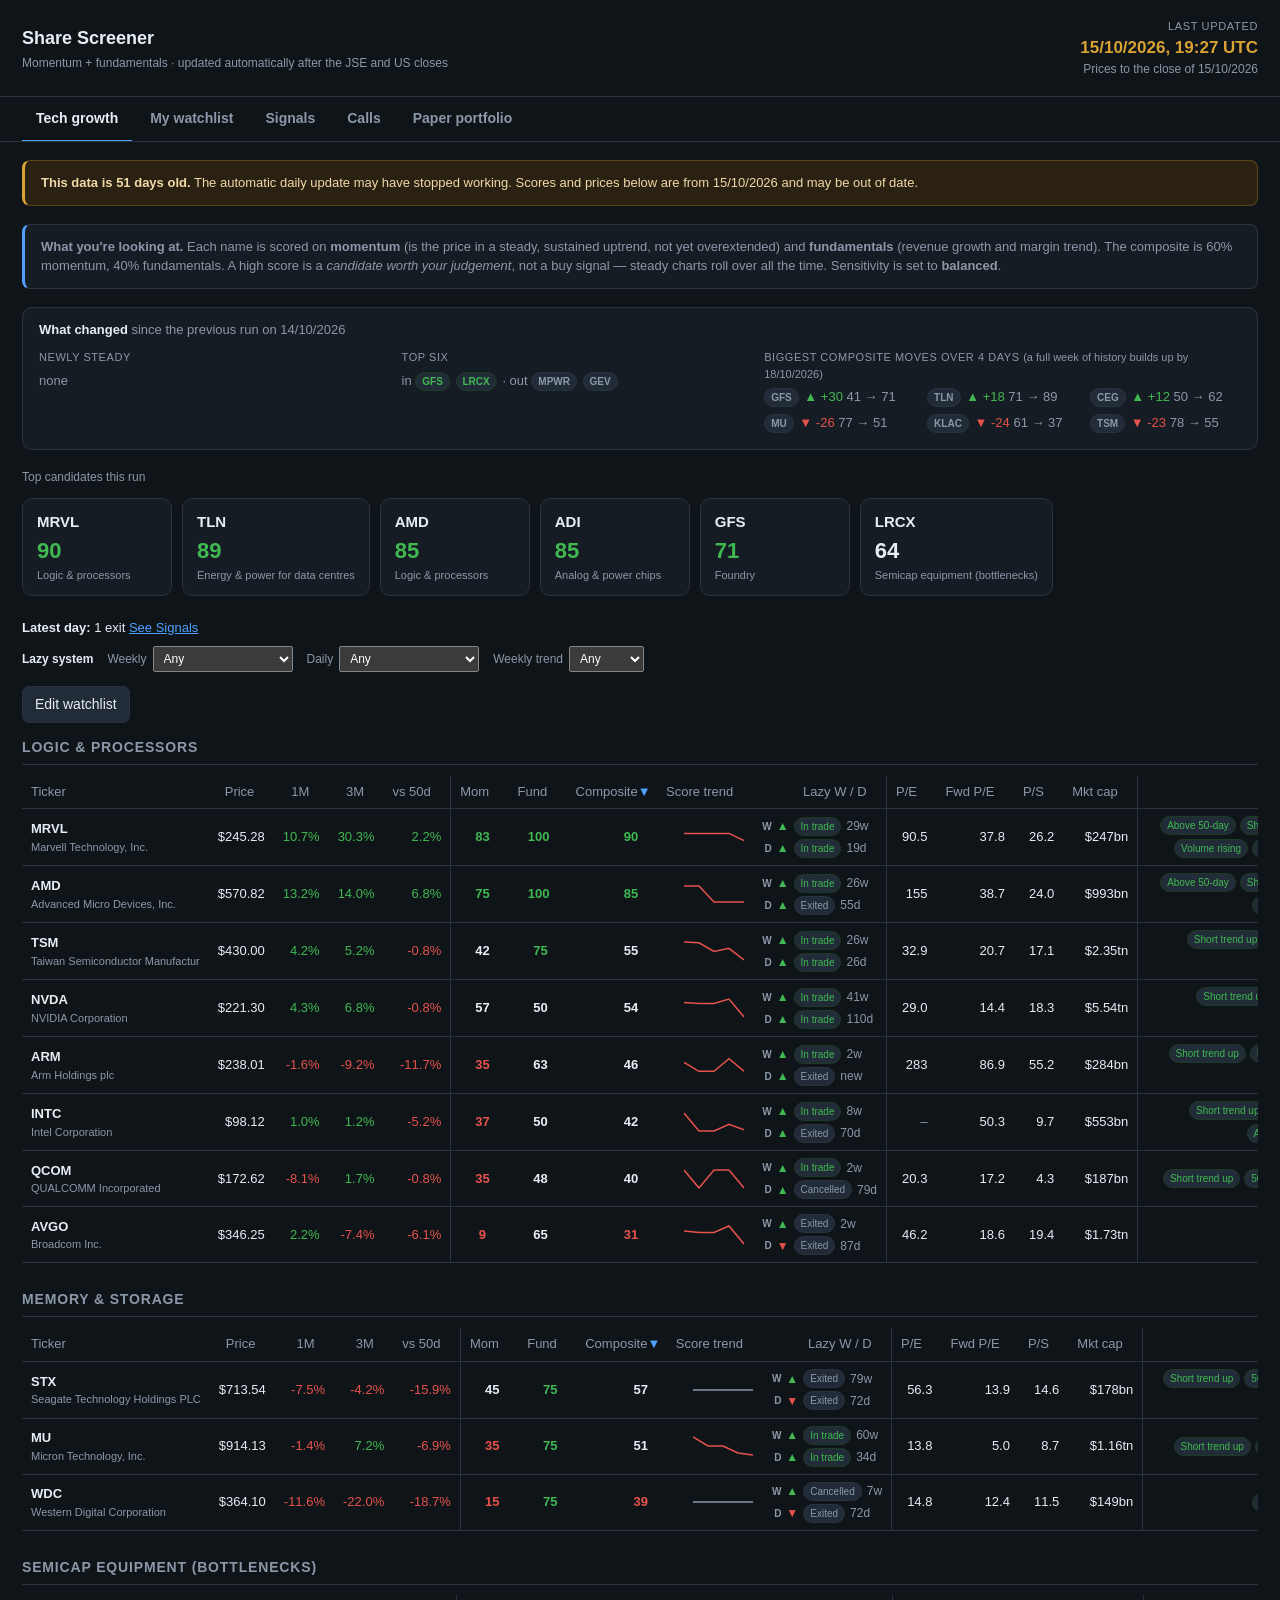
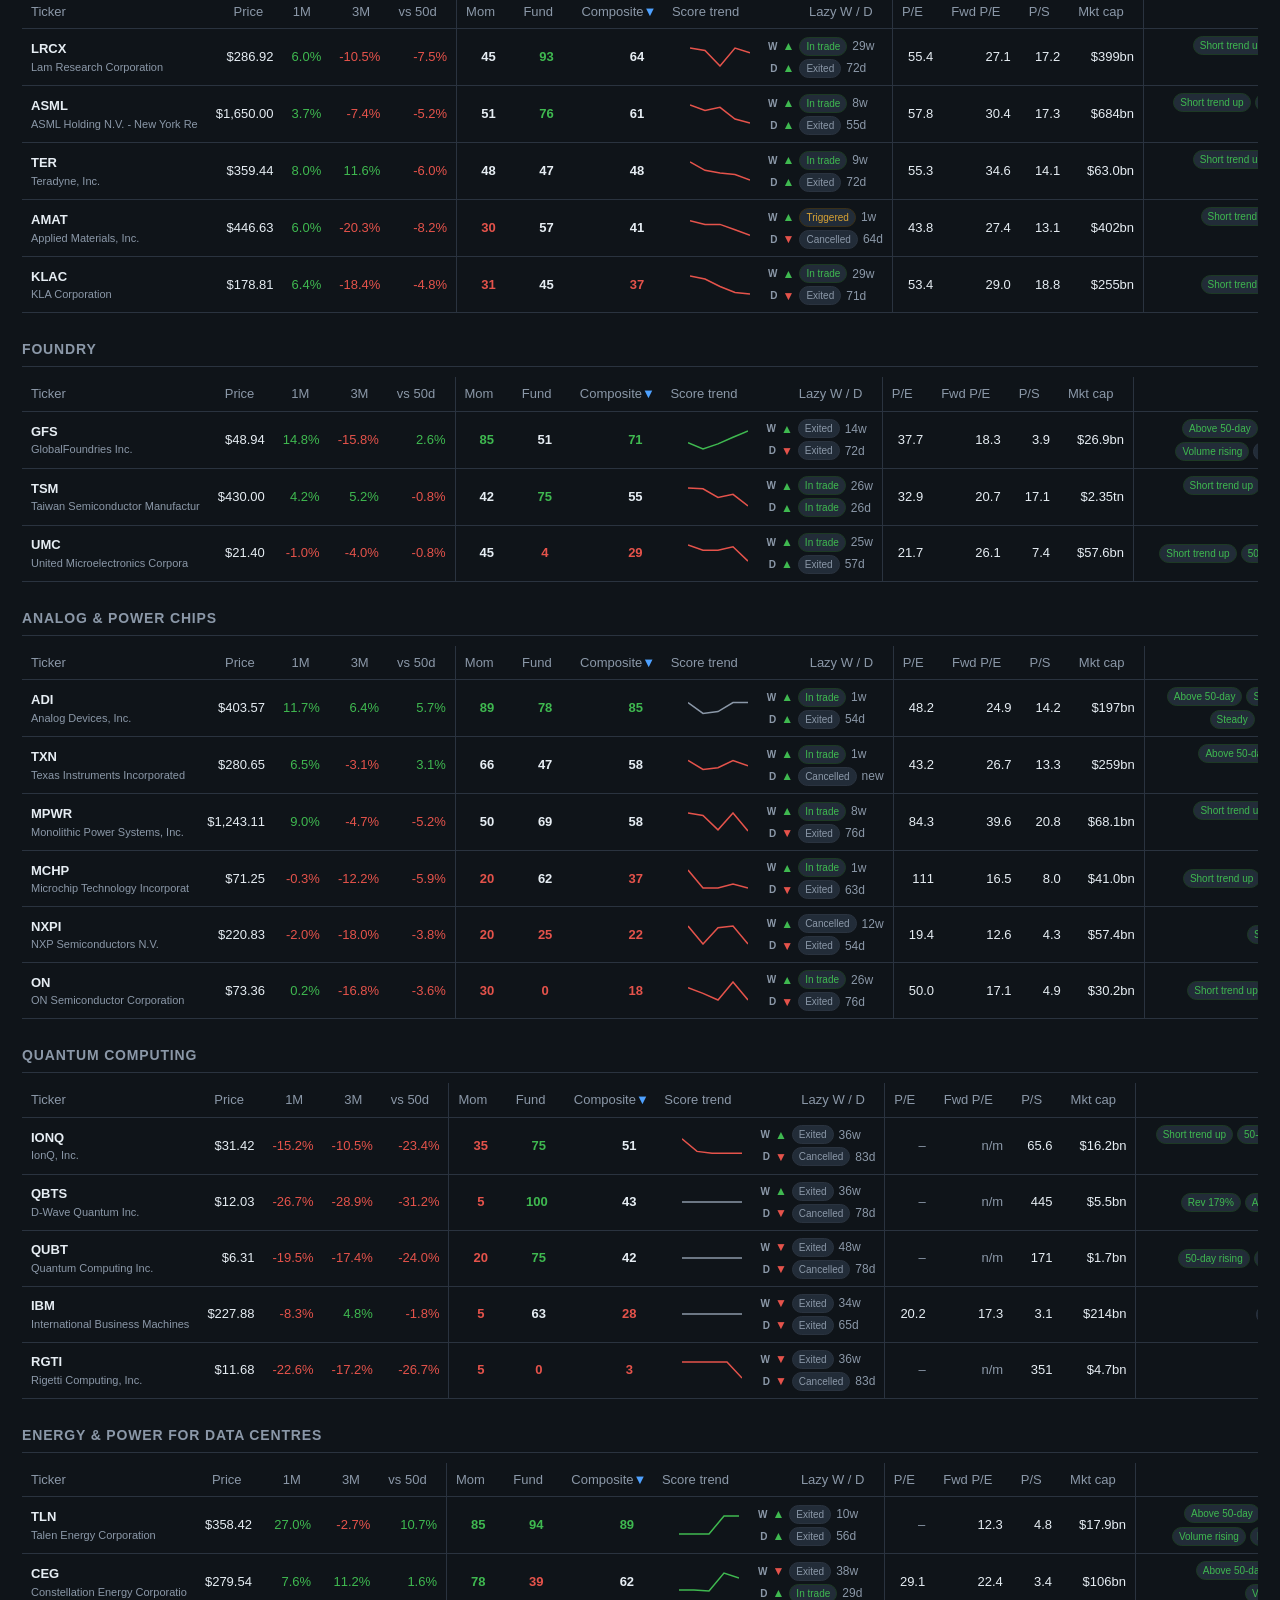
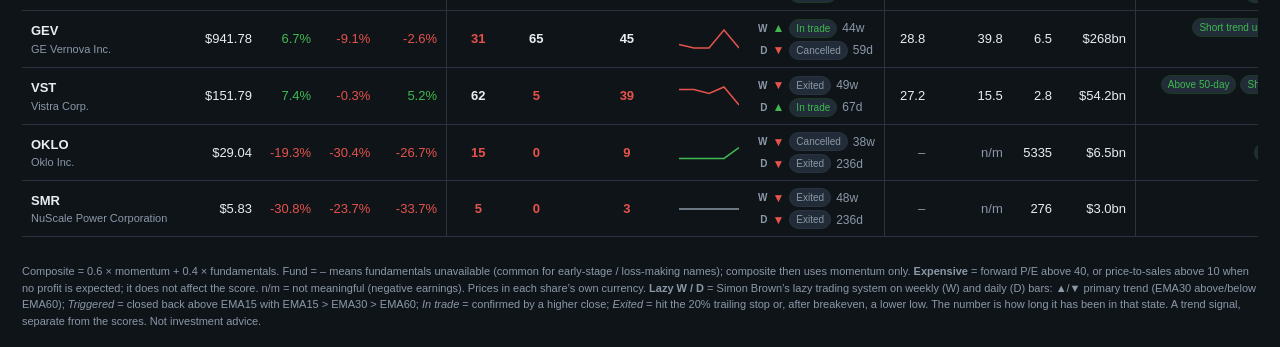
==== commit decf22f6: "Lazy system feature 3: detail-page chart with EMA15/30/60, signal markers and current stop - pipelin" ====
--- a/index.html
+++ b/index.html
@@ -6,7 +6,7 @@
 <meta name="color-scheme" content="dark">
 <title>Share Screener</title>
 <!-- Bump ?v= whenever any .css or .js file changes, so browsers fetch the new files. -->
-<link rel="stylesheet" href="style.css?v=23">
+<link rel="stylesheet" href="style.css?v=24">
 </head>
 <body>
 <header>
@@ -36,12 +36,12 @@
   <details class="problems" id="problems" hidden></details>
 </main>
 
-<script src="common.js?v=23"></script>
-<script src="chart.js?v=23"></script>
-<script src="portfolio.js?v=23"></script>
-<script src="watchlist.js?v=23"></script>
-<script src="calls.js?v=23"></script>
-<script src="lazy.js?v=23"></script>
-<script src="app.js?v=23"></script>
+<script src="common.js?v=24"></script>
+<script src="chart.js?v=24"></script>
+<script src="portfolio.js?v=24"></script>
+<script src="watchlist.js?v=24"></script>
+<script src="calls.js?v=24"></script>
+<script src="lazy.js?v=24"></script>
+<script src="app.js?v=24"></script>
 </body>
 </html>
--- a/style.css
+++ b/style.css
@@ -217,7 +217,13 @@
 .panel h3{font-size:14px;margin:0 0 10px;font-weight:600}
 .panel-h{display:flex;align-items:center;gap:12px;flex-wrap:wrap}
 .panel-h h3{margin:0}
-.seg{margin-left:auto;display:flex;border:1px solid var(--line);border-radius:7px;overflow:hidden}
+.seg{display:flex;border:1px solid var(--line);border-radius:7px;overflow:hidden}
+.seg-view{margin-left:auto}
+.lazystatus{margin:8px 0 0;color:var(--text)}
+.lazystatus:empty{display:none}
+.marker-key .mk{display:inline-block;margin-right:5px;font-weight:700;color:var(--muted)}
+.marker-key .mk.up{color:var(--good)} .marker-key .mk.down{color:var(--bad)} .marker-key .mk.trig{color:var(--warn)}
+.tip .tip-ev{color:var(--text);margin-top:5px;max-width:240px;white-space:normal}
 .seg button{font:inherit;font-size:12px;background:none;border:none;color:var(--muted);padding:5px 11px;cursor:pointer}
 .seg button+button{border-left:1px solid var(--line)}
 .seg button[aria-pressed=true]{background:var(--chip);color:var(--text);font-weight:600}
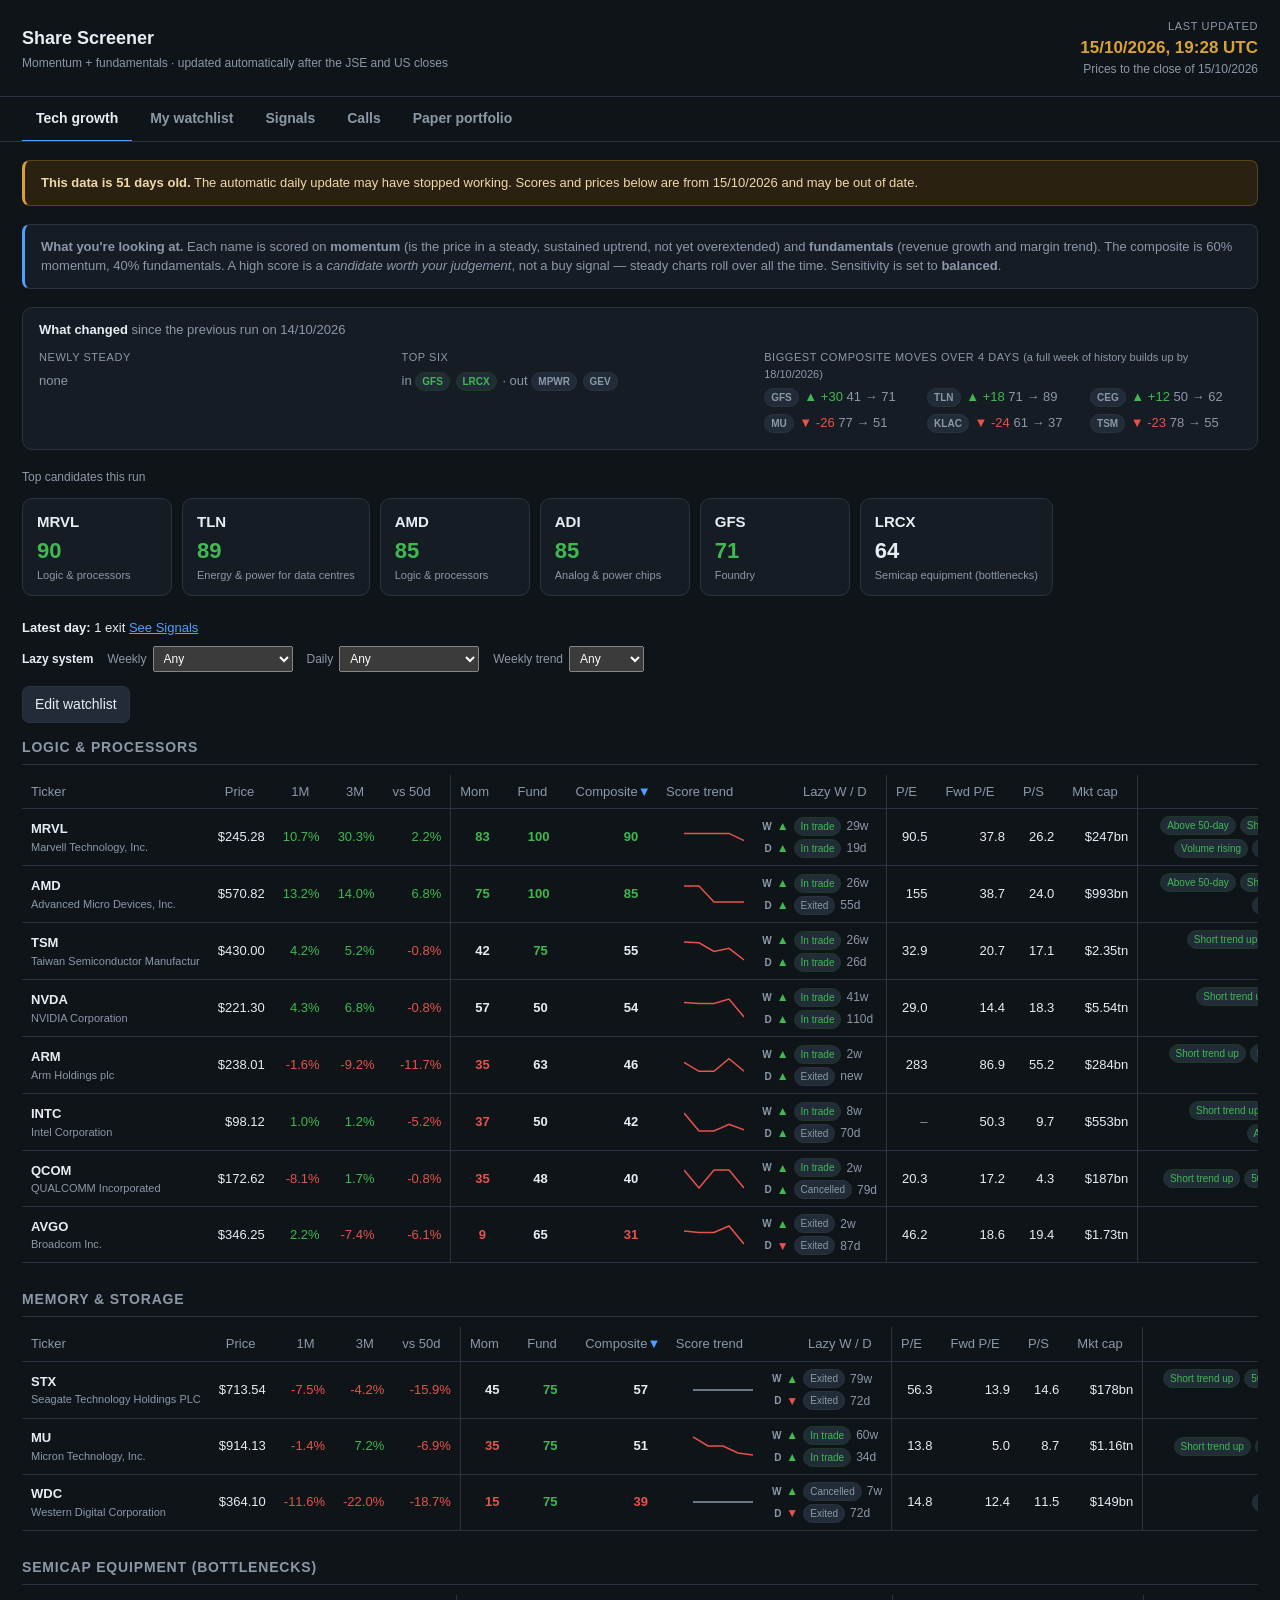
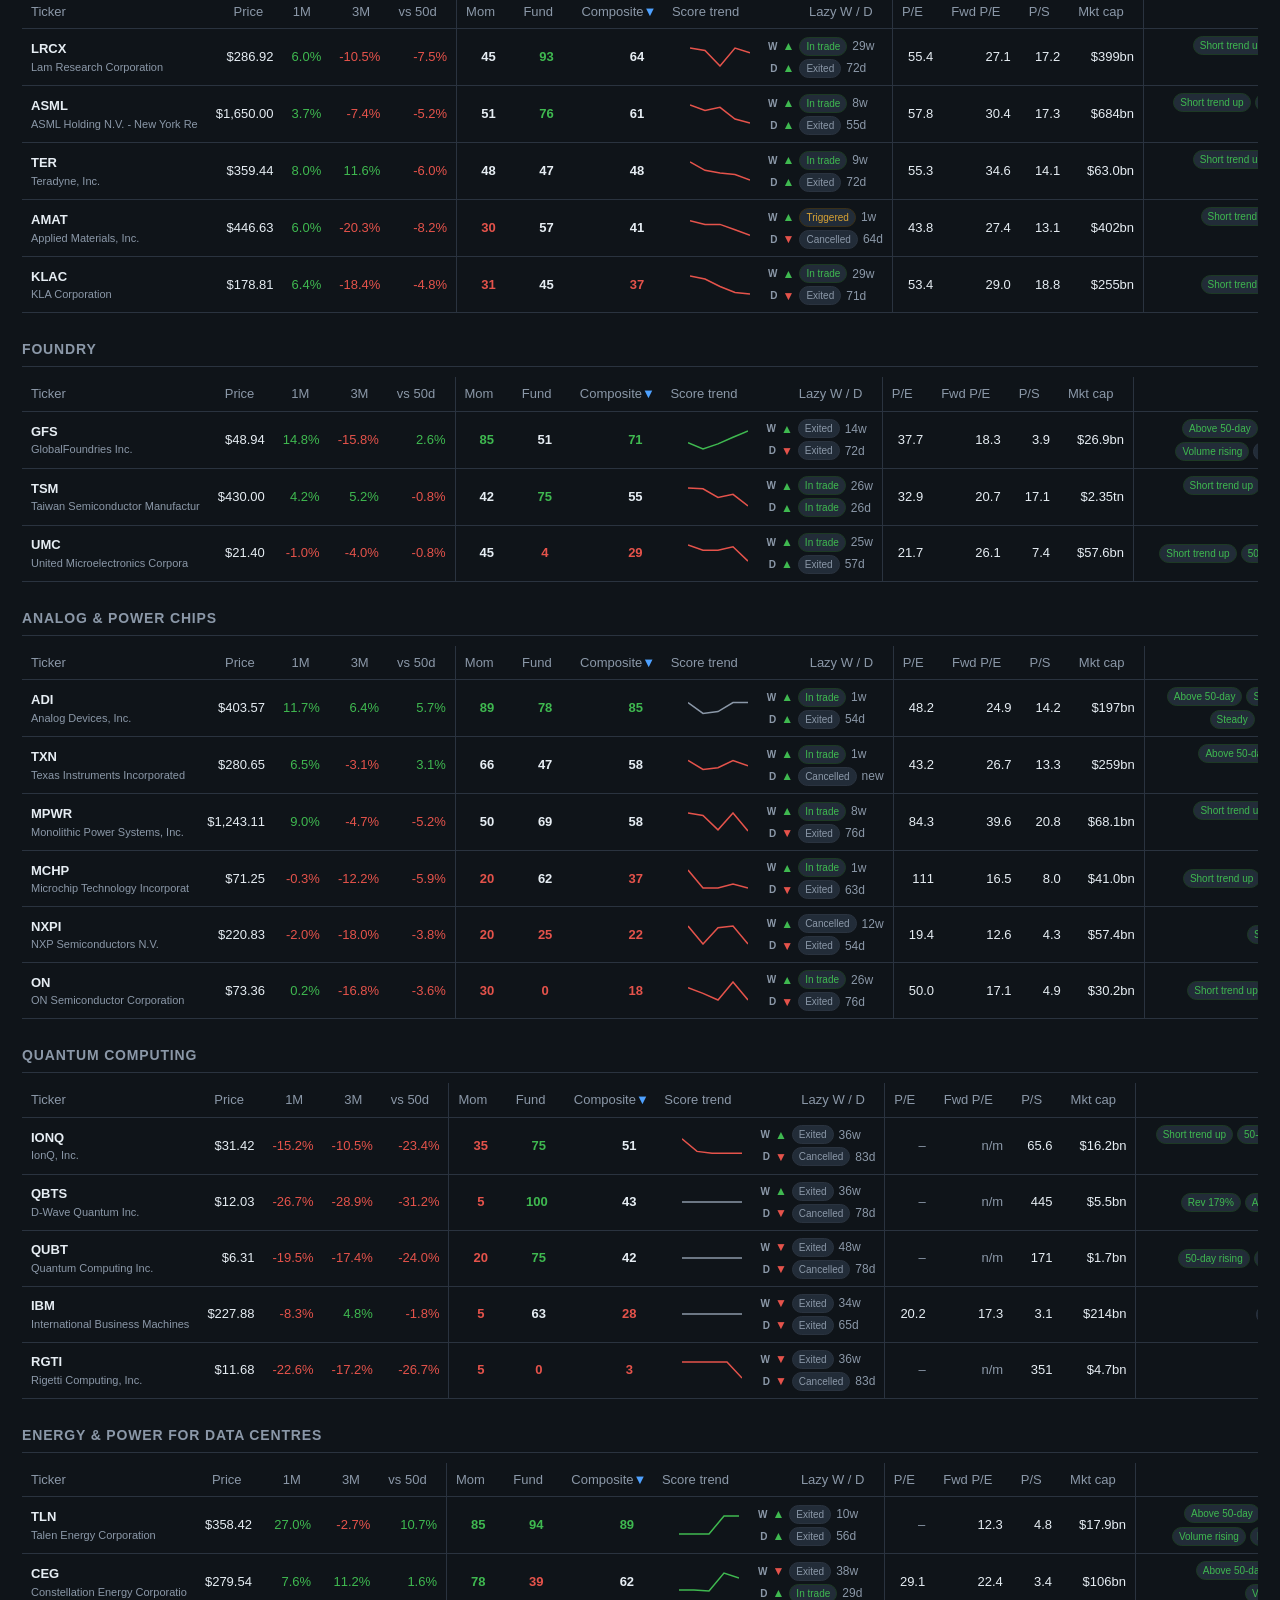
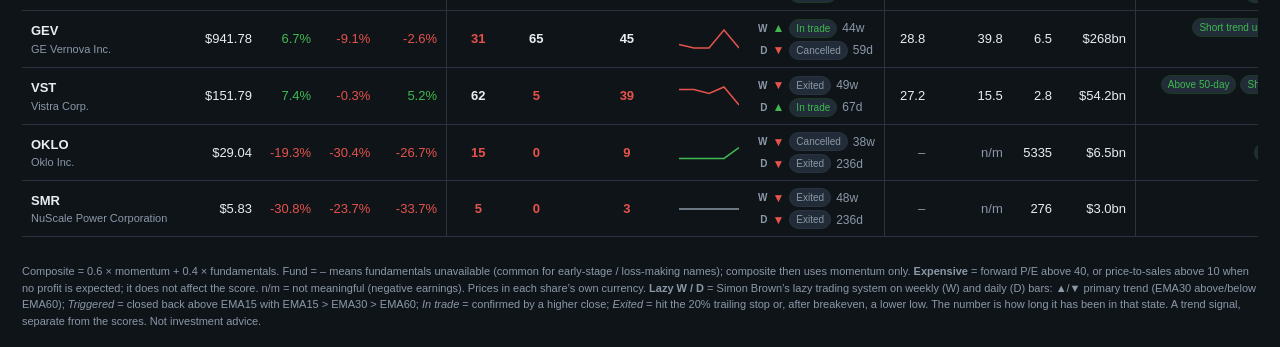
==== commit 53740d7e: "Lazy system feature 4: per-share backtest (weekly + daily); repair Yahoo's one-day price glitches - " ====
--- a/index.html
+++ b/index.html
@@ -6,7 +6,7 @@
 <meta name="color-scheme" content="dark">
 <title>Share Screener</title>
 <!-- Bump ?v= whenever any .css or .js file changes, so browsers fetch the new files. -->
-<link rel="stylesheet" href="style.css?v=24">
+<link rel="stylesheet" href="style.css?v=26">
 </head>
 <body>
 <header>
@@ -36,12 +36,12 @@
   <details class="problems" id="problems" hidden></details>
 </main>
 
-<script src="common.js?v=24"></script>
-<script src="chart.js?v=24"></script>
-<script src="portfolio.js?v=24"></script>
-<script src="watchlist.js?v=24"></script>
-<script src="calls.js?v=24"></script>
-<script src="lazy.js?v=24"></script>
-<script src="app.js?v=24"></script>
+<script src="common.js?v=26"></script>
+<script src="chart.js?v=26"></script>
+<script src="portfolio.js?v=26"></script>
+<script src="watchlist.js?v=26"></script>
+<script src="calls.js?v=26"></script>
+<script src="lazy.js?v=26"></script>
+<script src="app.js?v=26"></script>
 </body>
 </html>
--- a/style.css
+++ b/style.css
@@ -220,6 +220,14 @@
 .seg{display:flex;border:1px solid var(--line);border-radius:7px;overflow:hidden}
 .seg-view{margin-left:auto}
 .lazystatus{margin:8px 0 0;color:var(--text)}
+.bt-tiles{display:grid;grid-template-columns:repeat(auto-fill,minmax(140px,1fr));gap:8px;margin:8px 0}
+.bt-tile{background:var(--panel2);border:1px solid var(--line);border-radius:8px;padding:8px 10px}
+.bt-tile .lbl{font-size:11px;color:var(--muted);text-transform:uppercase;letter-spacing:.04em}
+.bt-tile .v{font-size:18px;font-weight:700;font-variant-numeric:tabular-nums}
+.seg-bt{margin-left:auto}
+tr.bt-open td{background:rgba(63,185,80,.06)}
+.bt-verdict{margin:4px 0 10px}
+#backtest table.plain td:last-child,#backtest table.plain th:last-child{text-align:left;white-space:normal}
 .lazystatus:empty{display:none}
 .marker-key .mk{display:inline-block;margin-right:5px;font-weight:700;color:var(--muted)}
 .marker-key .mk.up{color:var(--good)} .marker-key .mk.down{color:var(--bad)} .marker-key .mk.trig{color:var(--warn)}
